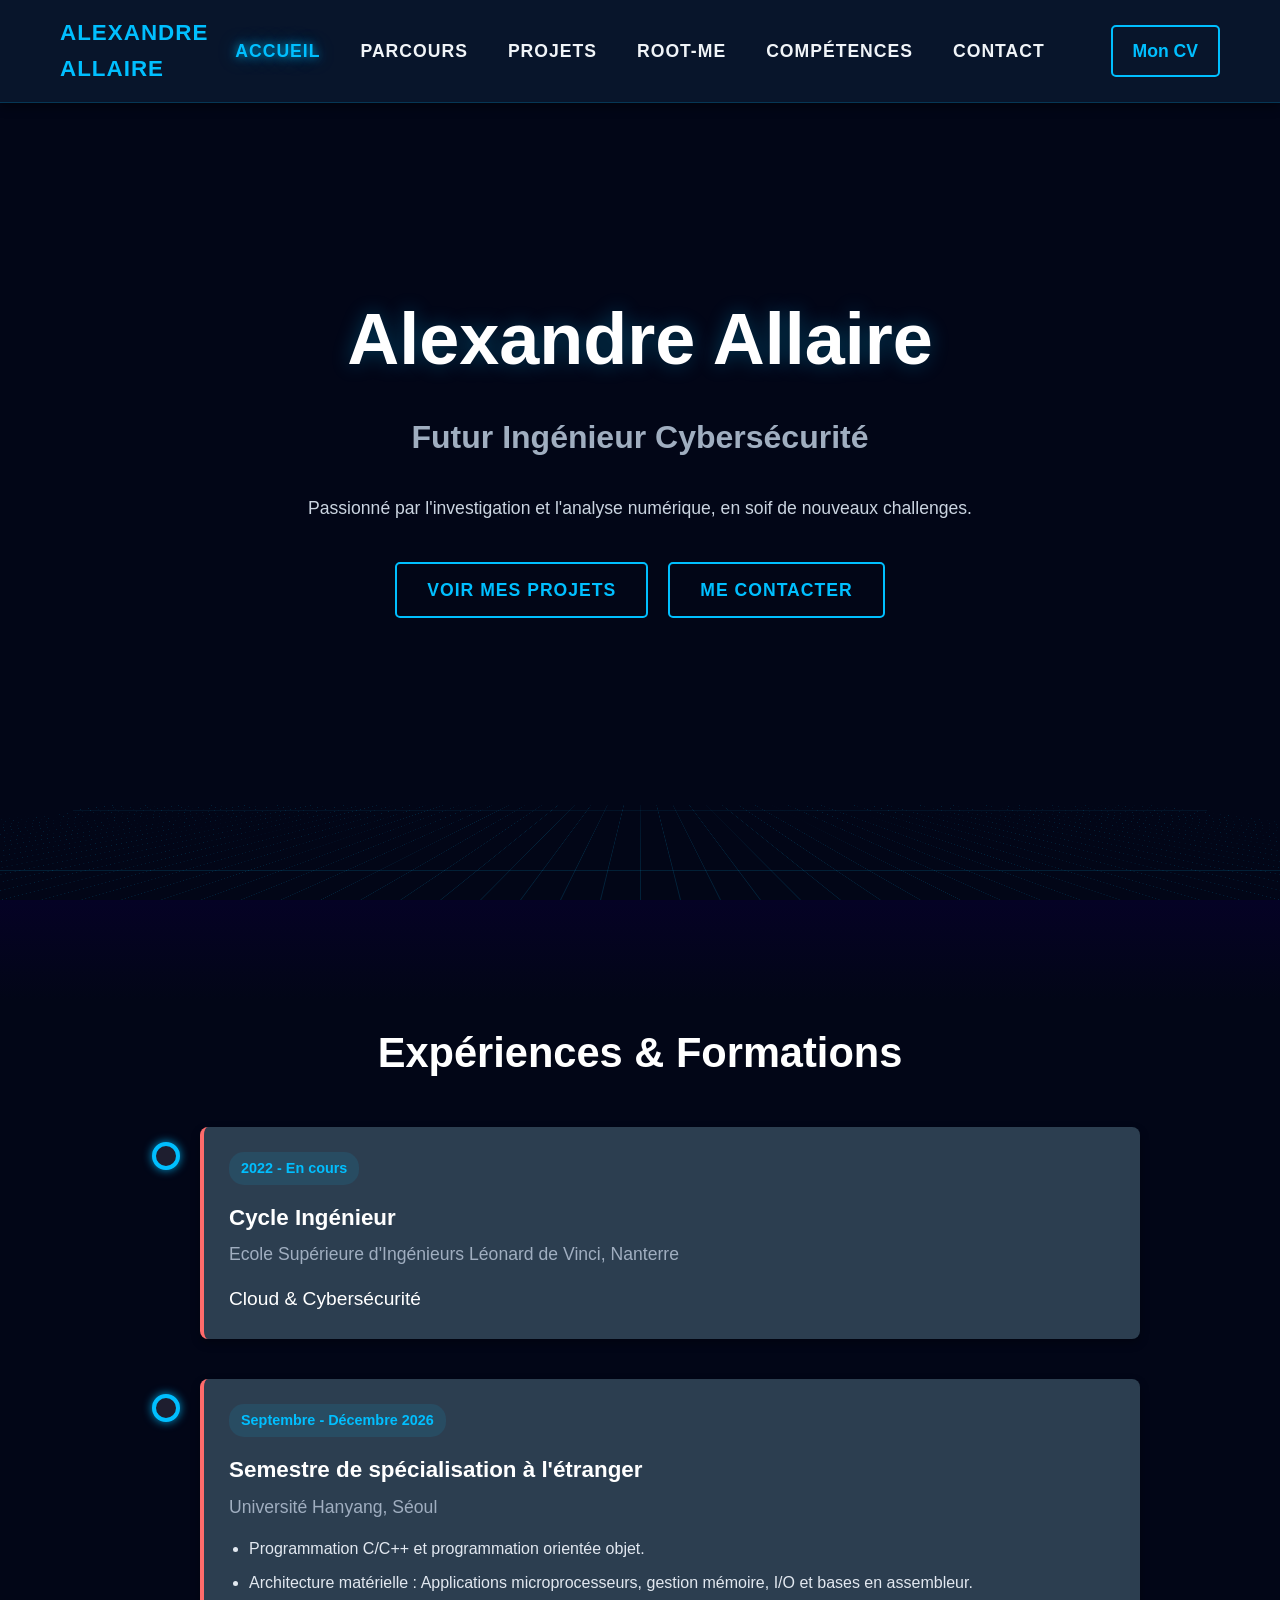
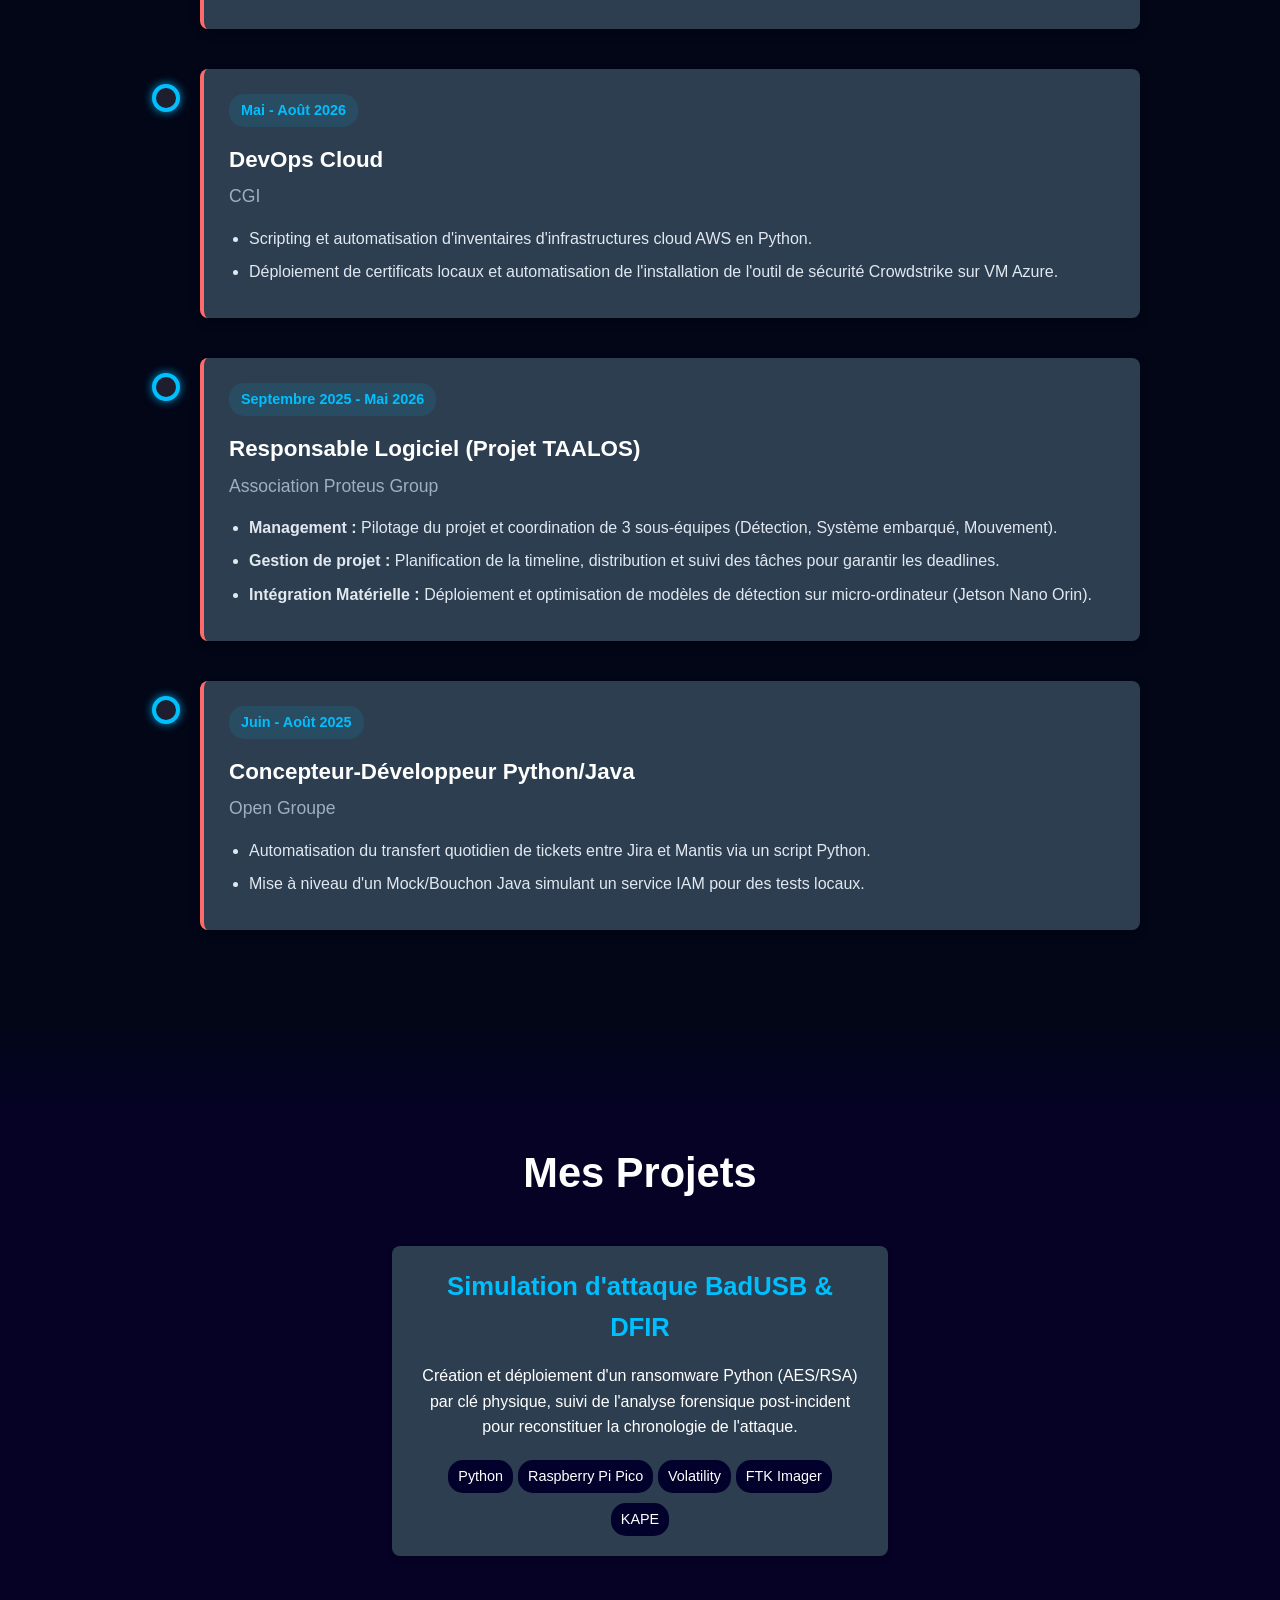
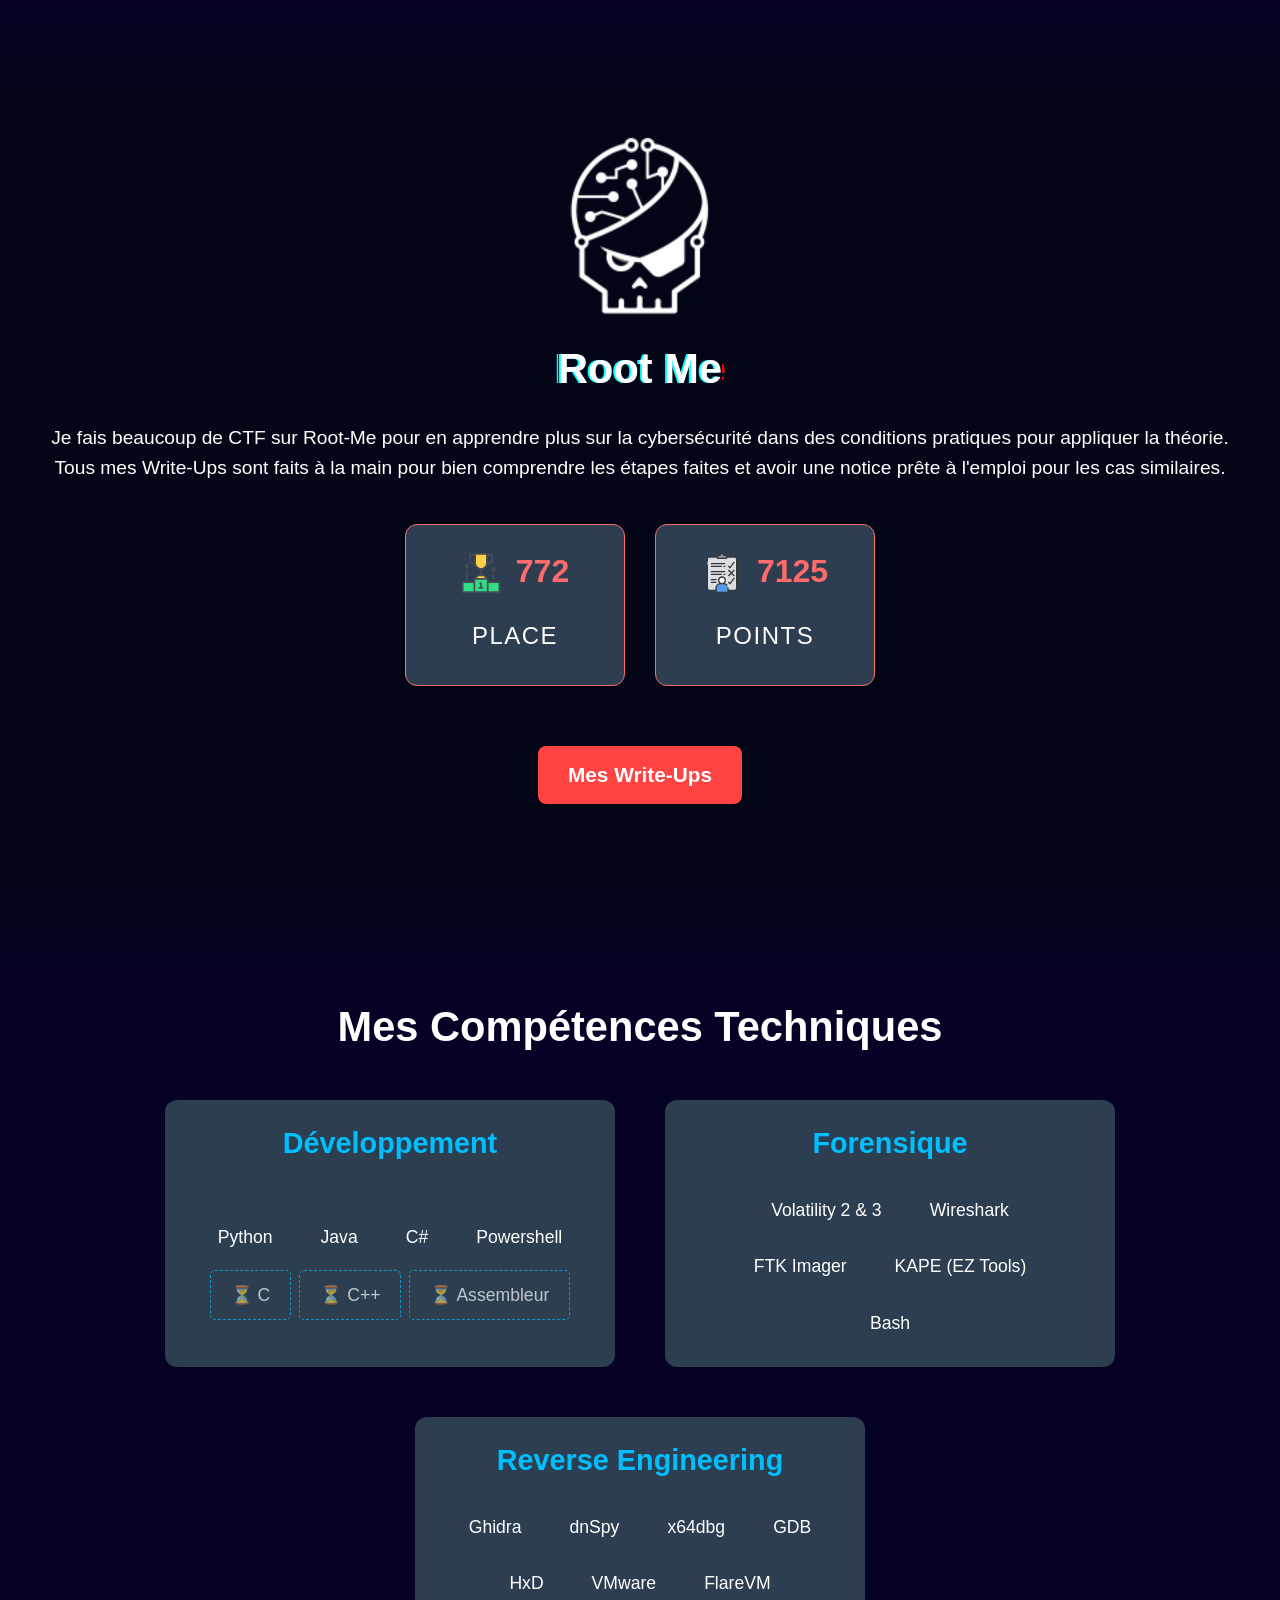
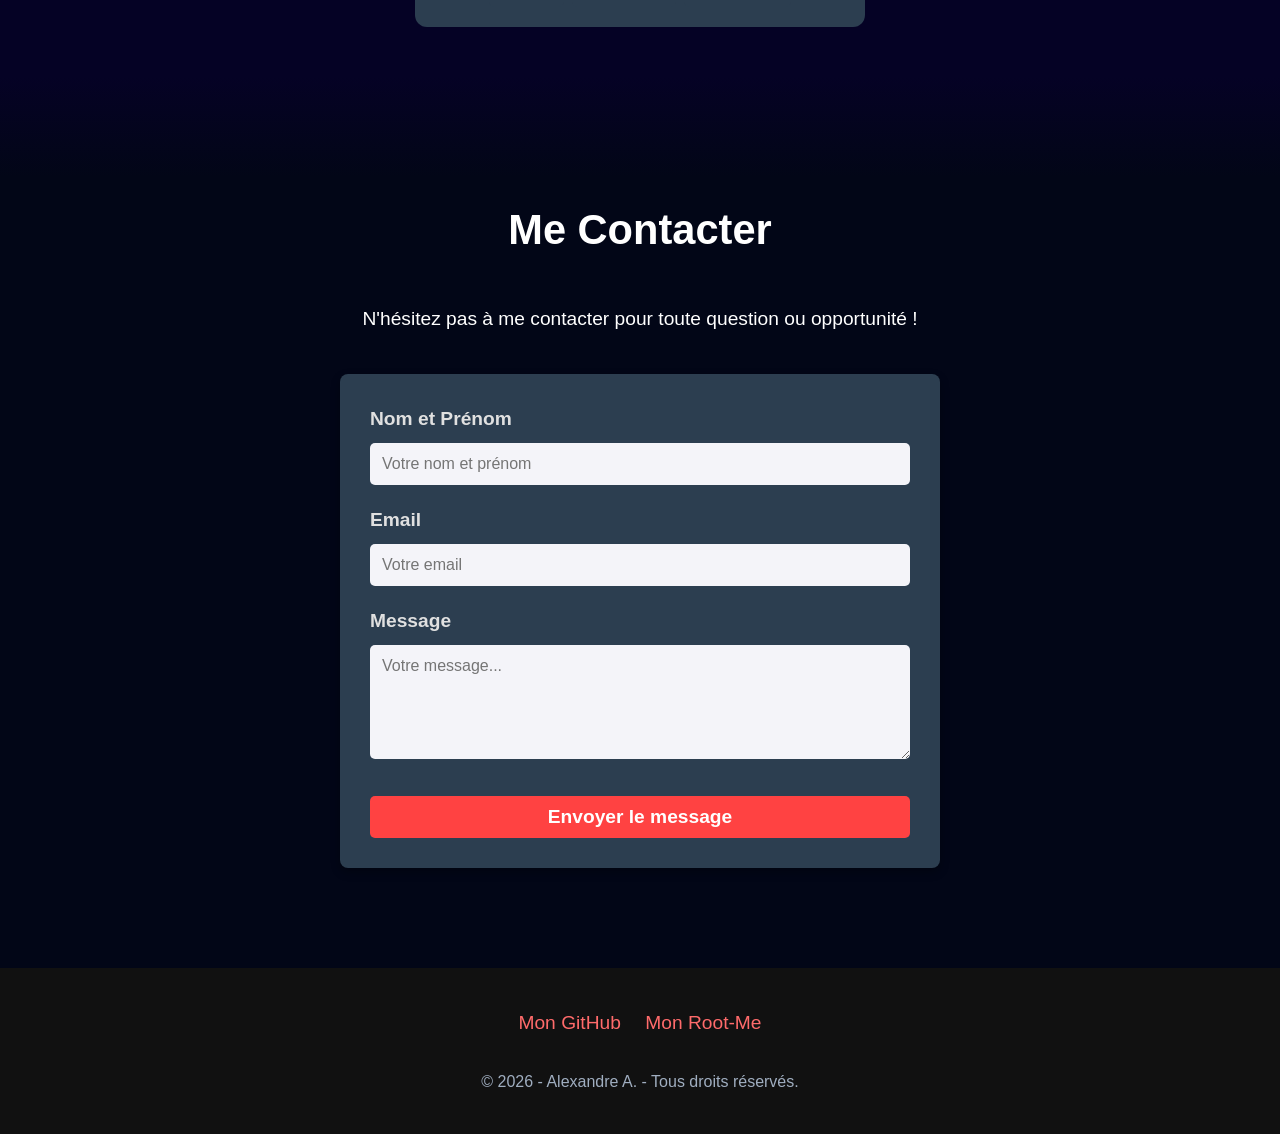
==== index.html @ 5e1c4526 "Refont de Home, add backToTop, ajustement de détails" ====
<!DOCTYPE html>
<html lang="fr">
<head>
    <meta charset="UTF-8">
    <meta name="viewport" content="width=device-width, initial-scale=1.0">
    <title>Alexandre Allaire - Portfolio</title>
    <link rel="stylesheet" href="assets/css/style.css">
    <script src="assets/js/points_root_me.js" defer></script>
    <script src="assets/js/hero.js" defer></script>
    <script src="assets/js/navbar-spy.js" defer></script>
    <script src="assets/js/back-to-top.js" defer></script>
</head>
<body>

    <!-- BARRE DE NAVIGATION -->
    <nav class="navbar">
        <div class="nav-container">
            <div class="nav-brand">
                <a href="#home">Alexandre Allaire</a>
            </div>

            <div class="nav-links">
                <a href="#home">Accueil</a>
                <a href="#about">Parcours</a>
                <a href="#projects">Projets</a>
                <a href="#ctf">Root-Me</a>
                <a href="#skills">Compétences</a>
                <a href="#contact">Contact</a>
            </div>

            <div class="nav-resume">
                <a href="assets/CV_Alexandre.pdf" target="_blank" class="btn-cv-nav">Mon CV</a>
            </div>
        </div>
    </nav>

    <!-- SECTION 1 : HERO HEADER -->
    <header id="home" class="hero">
        <div class="hero-content">
            <h1 class="hero-name">Alexandre Allaire</h1>
            <h2 class="hero-title">Futur Ingénieur Cybersécurité</h2>
            <p class="hero-desc">
                Passionné par l'investigation et l'analyse numérique, en soif de nouveaux challenges.
            </p>
            
            <div class="hero-buttons">
                <a href="#projects" class="btn-primary">Voir mes projets</a>
                <a href="#contact" class="btn-primary">Me contacter</a>
            </div>
        </div>
    </header>

    <!-- SECTION 2 : À PROPOS & FRISE -->
    <section id="about" class="section">
        <h2>Expériences & Formations</h2>

        <div class="timeline-item-vert">
            <div class="timeline-content">
                <span class="timeline-date">2022 - En cours</span>
                <h3>Cycle Ingénieur</h3>
                <a href="https://www.esilv.fr/" target="_blank" rel="noopener noreferrer">
                    <h4 class="timeline-company">Ecole Supérieure d'Ingénieurs Léonard de Vinci, Nanterre</h4></a>
                <p>Cloud & Cybersécurité</p>
            </div>
        </div>

        <div class="timeline-item-vert">
            <div class="timeline-content">
                <span class="timeline-date">Septembre - Décembre 2026</span>
                <h3>Semestre de spécialisation à l'étranger</h3>
                <a href="https://www.hanyang.ac.kr/web/eng" target="_blank" rel="noopener noreferrer">
                    <h4 class="timeline-company">Université Hanyang, Séoul</h4></a>
                <ul>
                    <li>Programmation C/C++ et programmation orientée objet.</li>
                    <li>Architecture matérielle : Applications microprocesseurs, gestion mémoire, I/O et bases en assembleur.</li>
                </ul>
            </div>
        </div>

        <div class="timeline-item-vert">
            <div class="timeline-content">
                <span class="timeline-date">Mai - Août 2026</span>
                <h3>DevOps Cloud</h3>
                <a href="https://www.cgi.com/france/fr-fr" target="_blank" rel="noopener noreferrer">
                    <h4 class="timeline-company">CGI</h4></a>
                <ul>
                    <li>Scripting et automatisation d'inventaires d'infrastructures cloud AWS en Python.</li>
                    <li>Déploiement de certificats locaux et automatisation de l'installation de l'outil de sécurité Crowdstrike sur VM Azure.</li>
                </ul>
            </div>
        </div>

        <div class="timeline-item-vert">
            <div class="timeline-content">
                <span class="timeline-date">Septembre 2025 - Mai 2026</span>
                <h3>Responsable Logiciel (Projet TAALOS)</h3>
                <a href="https://www.linkedin.com/company/proteusgroup/" target="_blank" rel="noopener noreferrer">
                    <h4 class="timeline-company">Association Proteus Group</h4></a>
                <ul>
                    <li><strong>Management :</strong> Pilotage du projet et coordination de 3 sous-équipes (Détection, Système embarqué, Mouvement).</li>
                    <li><strong>Gestion de projet :</strong> Planification de la timeline, distribution et suivi des tâches pour garantir les deadlines.</li>
                    <li><strong>Intégration Matérielle :</strong> Déploiement et optimisation de modèles de détection sur micro-ordinateur (Jetson Nano Orin).</li>
                </ul>
            </div>
        </div>

        <div class="timeline-item-vert">
            <div class="timeline-content">
                <span class="timeline-date">Juin - Août 2025</span>
                <h3>Concepteur-Développeur Python/Java</h3>
                <a href="https://www.open.global/" target="_blank" rel="noopener noreferrer">
                    <h4 class="timeline-company">Open Groupe</h4></a>
                <ul>
                    <li>Automatisation du transfert quotidien de tickets entre Jira et Mantis via un script Python.</li>
                    <li>Mise à niveau d'un Mock/Bouchon Java simulant un service IAM pour des tests locaux.</li>
                </ul>
            </div>
        </div>
    </section>

    <!-- SECTION 3 : PROJETS -->
    <section id="projects" class="section bg-dark">
        <h2>Mes Projets</h2>
        <div class="grid-projects">
            <a href="/projets/Ransomeware/" class="card">
                <h3>Simulation d'attaque BadUSB & DFIR</h3>
                <p>Création et déploiement d'un ransomware Python (AES/RSA) par clé physique, suivi de l'analyse forensique post-incident pour reconstituer la chronologie de l'attaque.</p>
                <span class="tech-tag">Python</span>
                <span class="tech-tag">Raspberry Pi Pico</span>
                <span class="tech-tag">Volatility</span>
                <span class="tech-tag">FTK Imager</span>
                <span class="tech-tag">KAPE</span>
            </a>
        </div>
    </section>

    <!-- SECTION 4 : ROOT ME -->
    <section id="ctf" class="section">
        <a href="https://www.root-me.org/Celestia" target="_blank" rel="noopener noreferrer">
                <img src="assets/img/rootme.png" alt="Logo Root-Me" class="rootme-logo"></a>
        <h2 class="glitch-effect" data-text="Root Me">
            Root Me
            <span class="glitch-layer" data-text="Root Me"></span>
            <span class="glitch-layer" data-text="Root Me"></span>
        </h2>

        <p>Je fais beaucoup de CTF sur Root-Me pour en apprendre plus sur la cybersécurité dans des conditions pratiques pour appliquer la théorie.</p>
        <p>Tous mes Write-Ups sont faits à la main pour bien comprendre les étapes faites et avoir une notice prête à l'emploi pour les cas similaires.</p>

        <div class="stats-container">
            <div class="stat-box">
                <div class="stat-value">
                    <img src="assets/img/place.svg" alt="Icone Place" class="stat-icon-img">
                    <span class="stat-number" id="rm-rank">...</span>
                </div>
                <span class="stat-label">PLACE</span>
            </div>

            <div class="stat-box">
                <div class="stat-value">
                    <img src="assets/img/points.svg" alt="Icone Points" class="stat-icon-img">
                    <span class="stat-number" id="rm-points">...</span>
                </div>
                <span class="stat-label">POINTS</span>
            </div>
        </div>

        <a href="/CTF-WU" class="btn">Mes Write-Ups</a>
    </section>

<!-- SECTION 5 : COMPETENCES -->
    <section id="skills" class="section bg-dark">
        <h2>Mes Compétences Techniques</h2>
        
        <div class="skills-categories-container">
            
            <!-- Catégorie 1 : Programmation -->
            <div class="skill-group">
                <h3>Développement</h3>
                <div class="skills-list">
                    <span>Python</span>
                    <span>Java</span>
                    <span>C#</span>
                    <span>Powershell</span>
                    <span class="learning">⏳ C</span>
                    <span class="learning">⏳ C++</span>
                    <span class="learning">⏳ Assembleur</span>
                </div>
            </div>

            <!-- Catégorie 2 : Systèmes & Réseaux -->
            <div class="skill-group">
                <h3>Forensique</h3>
                <div class="skills-list">
                    <span>Volatility 2 & 3</span>
                    <span>Wireshark</span>
                    <span>FTK Imager</span>
                    <span>KAPE (EZ Tools)</span>
                    <span>Bash</span>
                </div>
            </div>

            <!-- Catégorie 3 : Outils & Cyber -->
            <div class="skill-group">
                <h3>Reverse Engineering</h3>
                <div class="skills-list">
                    <span>Ghidra</span>
                    <span>dnSpy</span>
                    <span>x64dbg</span>
                    <span>GDB</span>
                    <span>HxD</span>
                    <span>VMware</span>
                    <span>FlareVM</span>
                </div>
            </div>

        </div>
    </section>

    <!-- SECTION 6 : CONTACT -->
    <section id="contact" class="section">
        <h2>Me Contacter</h2>
        <p>N'hésitez pas à me contacter pour toute question ou opportunité !</p>
        
        <form action="https://formspree.io/f/mojgrnrv" method="POST" class="contact-form">
            <div class="form-group">
                <label for="name">Nom et Prénom</label>
                <input type="text" id="name" name="name" placeholder="Votre nom et prénom" required>
            </div>
            <div class="form-group">
                <label for="email">Email</label>
                <input type="email" id="email" name="email" placeholder="Votre email" required>
            </div>
            <div class="form-group">
                <label for="message">Message</label>
                <textarea id="message" name="message" rows="5" placeholder="Votre message..." required></textarea>
            </div>
            <button type="submit" class="btn">Envoyer le message</button>
        </form>
    </section>

    <!-- FOOTER -->
    <footer>
        <div class="socials">
            <a href="https://github.com/AlexandreA28" target="_blank">Mon GitHub</a>
            <a href="https://www.root-me.org/Celestia" target="_blank">Mon Root-Me</a>
        </div>
        <p class="copyright">&copy; 2026 - Alexandre A. - Tous droits réservés.</p>
    </footer>

    <!-- BOUTON RETOUR EN HAUT -->
    <a href="#home" class="back-to-top" id="backToTop" aria-label="Retour en haut">
       <svg xmlns="http://www.w3.org/2000/svg" width="20" height="20" viewBox="0 0 24 24" fill="none" stroke="currentColor" stroke-width="2.5" stroke-linecap="round" stroke-linejoin="round">
           <path d="M18 15l-6-6-6 6"/>
       </svg>
    </a>
</body>
</html>
---- assets/css/style.css ----
/* --- COMPORTEMENT GLOBAL DE LA PAGE --- */
html {
    scroll-behavior: smooth; 
    scroll-padding-top: 80px; 
}

/* --- RESET DE BASE --- */
* {
    margin: 0;
    padding: 0;
    box-sizing: border-box;
    font-family: 'Segoe UI', Tahoma, Geneva, Verdana, sans-serif;
}

body {
    background-color: #1e1e2f;
    color: #f0f4f8;
    line-height: 1.6;
}

/* --- STRUCTURE DES SECTIONS --- */
.section {
    padding: 120px 20px 50px 20px;
    text-align: center;
    max-width: 1500px;
    margin: 0 auto;
    background: linear-gradient(to bottom, #050225 0%, #020617 100px, #020617 100%);
    color: #fff;
    max-width: 100%;
}

.bg-dark {
    /* On remplace l'ancien fond uni par le dégradé Noir -> Bleu */
    background: linear-gradient(to bottom, #020617 0%, #050225 100px, #050225 100%);
    color: #fff;
    max-width: 100%;
}

/* --- Taille --- */
p {
    font-size: 1.2rem;
    line-height: 1.6;
}

#skills span {
    font-size: 1.1rem;
}

h2 {
    font-size: 2.6rem;
    margin-bottom: 40px;
}

h3 {
    font-size: 1.6rem;
}

label {
    font-size: 1.2rem;
}

a {
    font-size: 1.1rem;
}

/* --- Taille banderole --- */
#ctf {
    padding-top: 120px;
    padding-bottom: 70px;
}

#ctf h2 {
    margin-bottom: 20px;
    margin-top: 10px;
}

#projects h3 {
    color: #00bfff;
}

#projects p {
        margin-top: 15px;
    margin-bottom: 10px;
    font-size: 1rem;
}

.bg-dark h2 { color: #fff; }

/* --- HEADER --- */
.hero {
    position: relative;
    height: 100vh;
    display: flex;
    align-items: center;
    justify-content: center;
    overflow: hidden; 
    background-color: #020617;
}

/* --- LA GRILLE 3D --- */
.hero::before {
    content: "";
    position: absolute;
    width: 200%;
    height: 200%;
    top: 0;
    left: -50%;
    background-image: 
        linear-gradient(rgba(0, 191, 255, 0.15) 1px, transparent 1px),
        linear-gradient(90deg, rgba(0, 191, 255, 0.15) 1px, transparent 1px);
    background-size: 40px 40px; 
    transform: perspective(600px) rotateX(75deg);
    animation: cyberGridMove 4s linear infinite;
    z-index: 0;
    pointer-events: none;
}

@keyframes cyberGridMove {
    0% { transform: perspective(600px) rotateX(75deg) translateY(0); }
    100% { transform: perspective(600px) rotateX(75deg) translateY(40px); }
}

/* --- LE TEXTE --- */
.hero-content {
    position: relative;
    z-index: 10;
    text-align: center;
    max-width: 800px;
    padding: 0 20px;
}

.hero-name {
    font-size: 4.5rem;
    color: #ffffff;
    font-weight: 900;
    margin-bottom: 15px;
    text-shadow: 0 0 20px rgba(0, 191, 255, 0.3);
}

.hero-title {
    font-size: 2rem;
    color: #a0aec0;
    margin-bottom: 30px;
}

.hero-desc {
    font-size: 1.1rem;
    color: #cbd5e1;
    line-height: 1.6;
    margin-bottom: 40px;
}

/* --- LES BOUTONS --- */
.hero-buttons {
    display: flex;
    justify-content: center;
    gap: 20px;
}

.btn-primary {
    padding: 12px 30px;
    font-size: 1.1rem;
    font-weight: bold;
    text-decoration: none;
    border-radius: 5px;
    transition: all 0.3s ease;
    text-transform: uppercase;
    letter-spacing: 1px;
}

.btn-primary {
    background-color: transparent;
    color: #00bfff;
    border: 2px solid #00bfff;
}

.btn-primary:hover {
    background-color: rgba(0, 191, 255, 0.1);
    box-shadow: 0 0 15px rgba(0, 191, 255, 0.4);
}

/* --- BOUTONS --- */
.btn {
    display: inline-block;
    padding: 10px 20px;
    margin-top: 20px;
    background-color: #ff4242;
    color: white;
    text-decoration: none;
    border-radius: 5px;
    font-weight: bold;
    transition: 0.3s;
}

#ctf .btn {
    font-size: 1.3rem;
    padding: 12px 30px;
    border-radius: 8px;
}

.btn:hover {
    background-color: #ff1125;
    box-shadow: 0 0 25px #ff4242;
}

/* --- FRISE (TIMELINE BASIQUE) --- */
.timeline {
    display: flex;
    justify-content: space-around;
    flex-wrap: wrap;
    margin-top: 40px;
}

.timeline-item {
    background: white;
    padding: 20px;
    border-radius: 8px;
    box-shadow: 0 4px 6px rgba(0,0,0,0.1);
    width: 30%;
    min-width: 250px;
    margin-bottom: 20px;
}

/* --- GRILLE PROJETS --- */
.grid-projects {
    display: flex;
    gap: 20px;
    justify-content: center;
    flex-wrap: wrap;
    margin-top: 30px;
}

.card {
    background: #2c3e50;
    padding: 20px 25px;
    border-radius: 8px;
    box-shadow: 0 4px 6px rgba(0,0,0,0.3);
    width: 40%;
    min-width: 250px;
    max-width: 550px;
    text-decoration: none;
    color: white;
    box-shadow: 0 4px 6px rgba(0,0,0,0.1);
    transition: transform 0.3s;
}

.card:hover {
    transform: translateY(-5px);
}

.tech-tag {
    display: inline-block;
    margin-top: 10px;
    padding: 5px 10px;
    background: rgb(1, 1, 44);
    border-radius: 15px;
    font-size: 0.9rem;
}

/* --- SKILLS --- */
.skills-list {
    display: flex;
    gap: 15px;
    justify-content: center;
    flex-wrap: wrap;
}
.skills-list span {
    background: #2c3e50;
    color: white;
    padding: 10px 20px;
    border-radius: 5px;
}

/* --- FOOTER --- */
footer {
    background: #111;
    color: white;
    text-align: center;
    padding: 40px 20px;
}

footer a {
    color: #ff6b6b;
    text-decoration: none;
    margin: 0 10px;
    font-size: 1.2rem;
}

/* --- FORMULAIRE DE CONTACT --- */
.contact-form {
    max-width: 600px;
    margin: 40px auto 50px auto;
    text-align: left;
    background: #2c3e50;
    padding: 30px;
    border-radius: 8px;
    box-shadow: 0 4px 10px rgba(0,0,0,0.3);
}

.form-group {
    margin-bottom: 20px;
}

.form-group label {
    display: block;
    margin-bottom: 8px;
    font-weight: bold;
    color: #e0e0e0;
}

.form-group input,
.form-group textarea {
    width: 100%;
    padding: 12px;
    border: none;
    border-radius: 5px;
    font-family: inherit;
    font-size: 1rem;
    background-color: #f4f4f9;
    color: #333;
}

.contact-form .btn {
    width: 100%;
    border: none;
    cursor: pointer;
    font-size: 1.2rem;
    margin-top: 10px;
}

/* --- STATS ROOT-ME --- */
.stats-container {
    display: flex;
    justify-content: center;
    gap: 30px;
    margin: 30px 0;
}

.stat-box {
    background: #2c3e50;
    padding: 20px;
    border-radius: 8px;
    min-width: 150px;
    box-shadow: 0 4px 6px rgba(0,0,0,0.3);
    border: 1px solid #ff6b6b;
}

.stat-number {
    display: block;
    font-size: 2.5rem;
    font-weight: bold;
    color: #ff6b6b;
}

.stat-label {
    font-size: 1rem;
    color: #e0e0e0;
    text-transform: uppercase;
    letter-spacing: 1px;
}
/* --- LOGO TITRE ROOT-ME --- */
.rootme-logo {
    height: 200px; 
    vertical-align: -45%;
}

/* --- STATS ROOT-ME (Design en Cartes) --- */
.stats-container {
    display: flex;
    justify-content: center;
    gap: 30px;
    margin: 40px 0;
}

.stat-box {
    background-color: #2c3e50;
    border: 1px solid #ff6b6b;
    border-radius: 12px;
    padding: 30px 40px;
    width: 220px;
    
    display: flex;
    flex-direction: column;
    align-items: center;
    
    box-shadow: 0 4px 10px rgba(0, 0, 0, 0.2);
}

.stat-value {
    display: flex;
    flex-direction: row;
    align-items: center;
    justify-content: center;
    gap: 15px;
    margin-bottom: 15px;
}

/* L'image SVG */
.stat-icon-img {
    height: 40px;
    width: auto;
    margin-bottom: 0;
    transform: translateY(-15%);
}

/* Le chiffre au centre */
.stat-number {
    font-size: 2rem;
    font-weight: bold;
    color: #ff6b6b;
    line-height: 1;
    margin-bottom: 15px;
}

/* Le texte en bas (PLACE / POINTS) */
.stat-label {
    font-size: 1.5rem;
    color: #ffffff;
    text-transform: uppercase;
    letter-spacing: 1.5px;
}

/* --- SECTION COMPÉTENCES (Catégories) --- */
.skills-categories-container {
    display: flex;
    flex-direction: row;
    flex-wrap: wrap;
    justify-content: center;
    align-items: stretch;
    gap: 50px;
    margin-top: 30px;
}

.skill-group {
    background-color: #2c3e50;
    padding: 20px 30px;
    border-radius: 12px;
    display: flex;
    flex-direction: column;
    align-items: center;
    flex: 1;
    min-width: 450px;
    max-width: 450px;
}

.skill-group h3 {
    color: #00bfff;
    font-size: 1.8rem;
    margin-bottom: 20px;
    text-align: center;
}

.skills-list {
    display: flex;
    flex-wrap: wrap;
    justify-content: center;
    align-content: center;
    align-items: center;
    gap: 8px;
    width: 100%;
    flex: 1;
}

.skills-list span.learning {
    opacity: 0.7;
    border: 1px dashed #00bfff;
    background-color: transparent;
}

.skills-list span.learning:hover {
    opacity: 1;
    border-style: solid;
}

/* --- FRISE CHRONOLOGIQUE VERTICALE --- */
.timeline-vertical {
    position: relative;
    max-width: 800px;
    margin: 50px auto 0 auto;
    padding: 20px 0;
}

/* La ligne centrale lumineuse (Effet néon cyan) */
.timeline-vertical::before {
    content: '';
    position: absolute;
    top: 0;
    left: 20px;
    height: 100%;
    width: 4px;
    background: #00bfff;
    box-shadow: 0 0 10px rgba(0, 191, 255, 0.6);
    border-radius: 2px;
}

/* Chaque bloc d'expérience */
.timeline-item-vert {
    position: relative;
    margin-bottom: 40px;
    padding-left: 60px;
    text-align: left;

    max-width: 1000px;
    margin-left: auto;
    margin-right: auto;
}

/* Le point lumineux sur la ligne pour chaque expérience */
.timeline-item-vert::before {
    content: '';
    position: absolute;
    top: 15px;
    left: 12px;
    width: 20px;
    height: 20px;
    background-color: #1e1e2f;
    border: 4px solid #00bfff;
    border-radius: 50%;
    box-shadow: 0 0 10px rgba(0, 191, 255, 0.8);
    z-index: 1;
}

/* La carte qui contient le texte */
.timeline-content {
    background-color: #2c3e50;
    padding: 25px;
    border-radius: 8px;
    box-shadow: 0 4px 10px rgba(0, 0, 0, 0.3);
    border-left: 4px solid #ff6b6b;
    transition: transform 0.3s ease;
}

.timeline-content a {
    text-decoration: none;
    color: inherit;
}

.timeline-content a:hover h4 {
    color: #00bfff;
    transition: color 0.5s ease;
}

.timeline-item-vert:hover .timeline-content {
    transform: translateX(5px);
}

/* Styles des textes à l'intérieur de la carte */
.timeline-date {
    display: inline-block;
    background-color: rgba(0, 191, 255, 0.1);
    color: #00bfff;
    padding: 5px 12px;
    border-radius: 15px;
    font-size: 0.9rem;
    font-weight: bold;
    margin-bottom: 15px;
}

.timeline-content h3 {
    color: #ffffff;
    font-size: 1.4rem;
    margin-bottom: 5px;
}

.timeline-content ul {
    margin-left: 20px;
    margin-top: 10px;
    color: #e2e8f0;
    font-size: 1rem;
    line-height: 1.6;
}

.timeline-content ul li {
    margin-bottom: 8px;
}

.timeline-company {
    color: #a0aec0;
    font-size: 1.1rem;
    font-weight: normal;
    margin-bottom: 15px;
}

/* --- BARRE DE NAVIGATION --- */
.navbar {
    position: fixed;
    top: 0;
    left: 0;
    width: 100%;
    z-index: 1000;

    /* Blur Effect */
    background: rgba(10, 25, 47, 0.85);
    backdrop-filter: blur(4px);
    -webkit-backdrop-filter: blur(4px);

    border-bottom: 1px solid rgba(0, 191, 255, 0.2);
    box-shadow: 0 4px 10px rgba(0, 0, 0, 0.4);
    padding: 15px 0;
}

.nav-container {
    display: grid;
    grid-template-columns: 1fr auto 1fr;
    align-items: center;
    margin: 0 auto;
    padding: 0px 60px;
}

.nav-resume {
    justify-self: end;
}

.nav-brand a {
    color: #00bfff;
    font-size: 1.4rem;
    font-weight: bold;
    text-decoration: none;
    letter-spacing: 1px;
    text-transform: uppercase;
    transition: all 0.3s ease;
}
.nav-brand a:hover {
    text-shadow:
        0 0 10px rgba(0, 191, 255, 0.8),
        0 0 20px rgba(0, 191, 255, 0.4); /* Effet néon */
}

/* Le conteneur des liens */
.nav-links {
    display: flex;
    justify-content: center;
    gap: 40px;
    flex-wrap: wrap;
}

/* Le style des liens */
.nav-links a {
    color: #f0f4f8;
    text-decoration: none;
    font-size: 1.1rem;
    font-weight: 600;
    text-transform: uppercase;
    letter-spacing: 1px;
    transition: color 0.3s ease, text-shadow 0.3s ease;
}

.nav-links a:hover,
.nav-links a.active {
    color: #00bfff;
    text-shadow:
        0 0 10px rgba(0, 191, 255, 0.8),
        0 0 20px rgba(0, 191, 255, 0.4); /* Effet néon */
}

.btn-cv-nav {
    display: inline-block;
    padding: 10px 20px;
    background-color: transparent;
    color: #00bfff;
    text-decoration: none;
    border: 2px solid #00bfff;
    border-radius: 5px;
    font-weight: bold;
    transition: all 0.3s ease;
}

.btn-cv-nav:hover {
    background-color: rgba(0, 191, 255, 0.15);
    box-shadow:
        0 0 15px rgba(0, 191, 255, 0.8),
        0 0 30px rgba(0, 191, 255, 0.4);
}

/* --- COPYRIGHT --- */
.copyright {
    margin-top: 30px;
    color: #a0aec0;
    font-size: 1rem;
}

/* --- Glitch Effect --- */
.glitch-effect {
    position: relative;
    width: fit-content;
    margin: 0 auto;
    color: #ffffff;
    font-weight: 800;
    font-size: 2.6rem;
}

/* --- CRÉATION DES 6 CLONES --- */
.glitch-effect::before,
.glitch-effect::after,
.glitch-layer::before,
.glitch-layer::after {
    content: attr(data-text);
    position: absolute;
    top: 0;
    left: 0;
    width: 100%;
    height: 100%;
    background: #020617;
}

/* --- COULEURS ET ANIMATIONS DES 6 CALQUES --- */
.glitch-effect::before {
    text-shadow: 2px 0 #ff0000;
    animation: glitch-anim-1 3s infinite linear alternate-reverse;
}
.glitch-effect::after {
    text-shadow: -2px 0 #00ffff;
    animation: glitch-anim-2 3s infinite linear alternate-reverse;
}
/* Magenta (Span 1) */
.glitch-layer:nth-of-type(1)::before {
    text-shadow: -3px 0 #ff00c1;
    animation: glitch-anim-3 3s infinite linear alternate-reverse;
}
/* Bleu néon (Span 1) */
.glitch-layer:nth-of-type(1)::after {
    text-shadow: 3px 0 #00fff9;
    animation: glitch-anim-4 3s infinite linear alternate-reverse;
}
/* Rouge vif décalé (Span 2) */
.glitch-layer:nth-of-type(2)::before {
    text-shadow: 4px 0 #ff0000;
    animation: glitch-anim-5 3s infinite linear alternate-reverse;
}
/* Cyan décalé (Span 2) */
.glitch-layer:nth-of-type(2)::after {
    text-shadow: -4px 0 #00ffff;
    animation: glitch-anim-6 3s infinite linear alternate-reverse;
}

/* --- LES 6 ANIMATIONS (Plus gros morceaux, 6 à la fois) --- */
/* La somme Gauche + Droite laisse maintenant ~25% de largeur visible */

@keyframes glitch-anim-1 {
    0%, 66% { clip-path: inset(0 100% 0 0); } 
    67% { clip-path: inset(10% 60% 70% 15%); transform: translateX(-15px); }
    75% { clip-path: inset(40% 10% 40% 65%); transform: translateX(12px); }
    83% { clip-path: inset(70% 50% 10% 25%); transform: translateX(-18px); }
    91% { clip-path: inset(15% 70% 60% 5%);  transform: translateX(10px); }
    100% { clip-path: inset(0 100% 0 0); }
}

@keyframes glitch-anim-2 {
    0%, 66% { clip-path: inset(0 100% 0 0); }
    71% { clip-path: inset(80% 20% 5% 50%);  transform: translateX(15px); }
    79% { clip-path: inset(20% 50% 60% 30%); transform: translateX(-12px); }
    87% { clip-path: inset(50% 65% 30% 10%); transform: translateX(18px); }
    95% { clip-path: inset(5% 10% 85% 70%);  transform: translateX(-10px); }
    100% { clip-path: inset(0 100% 0 0); }
}

@keyframes glitch-anim-3 {
    0%, 66% { clip-path: inset(0 100% 0 0); }
    69% { clip-path: inset(30% 15% 50% 60%); transform: translateX(-10px); }
    77% { clip-path: inset(60% 60% 25% 15%); transform: translateX(16px); }
    85% { clip-path: inset(10% 30% 75% 45%); transform: translateX(-14px); }
    93% { clip-path: inset(75% 10% 10% 65%); transform: translateX(12px); }
    100% { clip-path: inset(0 100% 0 0); }
}

@keyframes glitch-anim-4 {
    0%, 66% { clip-path: inset(0 100% 0 0); }
    68% { clip-path: inset(50% 40% 30% 35%); transform: translateX(14px); }
    76% { clip-path: inset(15% 5% 75% 70%);  transform: translateX(-16px); }
    84% { clip-path: inset(85% 70% 5% 5%);   transform: translateX(10px); }
    92% { clip-path: inset(35% 25% 45% 55%); transform: translateX(-18px); }
    100% { clip-path: inset(0 100% 0 0); }
}

@keyframes glitch-anim-5 {
    0%, 66% { clip-path: inset(0 100% 0 0); }
    70% { clip-path: inset(5% 65% 80% 10%);  transform: translateX(-12px); }
    78% { clip-path: inset(75% 35% 10% 40%); transform: translateX(15px); }
    86% { clip-path: inset(25% 10% 55% 65%); transform: translateX(-10px); }
    94% { clip-path: inset(65% 50% 15% 25%); transform: translateX(16px); }
    100% { clip-path: inset(0 100% 0 0); }
}

@keyframes glitch-anim-6 {
    0%, 66% { clip-path: inset(0 100% 0 0); }
    72% { clip-path: inset(65% 10% 20% 70%); transform: translateX(18px); }
    80% { clip-path: inset(10% 75% 70% 5%);  transform: translateX(-14px); }
    88% { clip-path: inset(45% 45% 40% 30%); transform: translateX(12px); }
    96% { clip-path: inset(90% 25% 2% 50%);  transform: translateX(-15px); }
    100% { clip-path: inset(0 100% 0 0); }
}











/* --- LES PARTICULES DE GLITCH --- */
.glitch-particle {
    position: absolute;
    pointer-events: none;
    z-index: 5;
    
    background-color: rgba(0, 0, 0, 0.9);
    
    animation: glitch-shake 0.3s linear forwards; 
}

/* --- L'ANIMATION DU SHAKE (Grésillement X et Y) --- */
@keyframes glitch-shake {
    0% { 
        opacity: 1; 
        /* Départ horizontal : Rouge à gauche, Cyan à droite */
        box-shadow: calc(var(--offset) * -1) 0 0 rgba(255, 0, 0, 0.9), 
                    var(--offset) 0 0 rgba(0, 255, 255, 0.9);
        transform: translate(0, 0); 
    }
    20% {
        /* VERTICAL : Rouge en haut, Cyan en bas */
        box-shadow: 0 calc(var(--offset) * -1) 0 rgba(255, 0, 0, 0.9), 
                    0 var(--offset) 0 rgba(0, 255, 255, 0.9);
        transform: translate(-3px, 2px); 
    }
    40% {
        /* DIAGONALE ÉCARTÉE : Rouge en bas à gauche, Cyan en haut à droite */
        box-shadow: calc(var(--offset) * -1.5) calc(var(--offset) * 1.5) 0 rgba(255, 0, 0, 0.9), 
                    calc(var(--offset) * 1.5) calc(var(--offset) * -1.5) 0 rgba(0, 255, 255, 0.9);
        transform: translate(3px, -2px);
    }
    60% {
        /* VERTICAL INVERSÉ EXTRÊME : Rouge descend beaucoup, Cyan monte beaucoup */
        box-shadow: calc(var(--offset) * 0.5) calc(var(--offset) * 2) 0 rgba(255, 0, 0, 0.9), 
                    calc(var(--offset) * -0.5) calc(var(--offset) * -2) 0 rgba(0, 255, 255, 0.9);
        transform: translate(-2px, 4px);
    }
    80% {
        /* CHAOS MÉLANGÉ */
        box-shadow: calc(var(--offset) * 2) calc(var(--offset) * -1) 0 rgba(255, 0, 0, 0.9), 
                    calc(var(--offset) * -2) var(--offset) 0 rgba(0, 255, 255, 0.9);
        transform: translate(2px, -3px);
    }
    100% { 
        opacity: 0; 
        box-shadow: 0 0 0 transparent, 0 0 0 transparent;
        transform: translate(0, 0); 
    }
}

/* --- BOUTON RETOUR EN HAUT --- */
.back-to-top {
    position: fixed;
    bottom: 30px;
    right: 30px;
    width: 45px;
    height: 45px;
    background-color: #020617d9; /* Couleur de ton fond sombre */
    border: 1px solid #00bfff;
    color: #00bfff;
    border-radius: 50%;
    display: flex;
    align-items: center;
    justify-content: center;
    text-decoration: none;
    z-index: 1000;
    
    opacity: 0;
    visibility: hidden;
    transform: translateY(15px);
    transition: all 0.3s ease;
    
    box-shadow: 0 0 10px rgba(0, 191, 255, 0.2);
}

.back-to-top.show {
    opacity: 1;
    visibility: visible;
    transform: translateY(0);
}

.back-to-top:hover {
    box-shadow: 0 0 15px rgba(0, 191, 255, 0.8), 0 0 30px rgba(0, 191, 255, 0.4);
    transform: translateY(-4px);
}
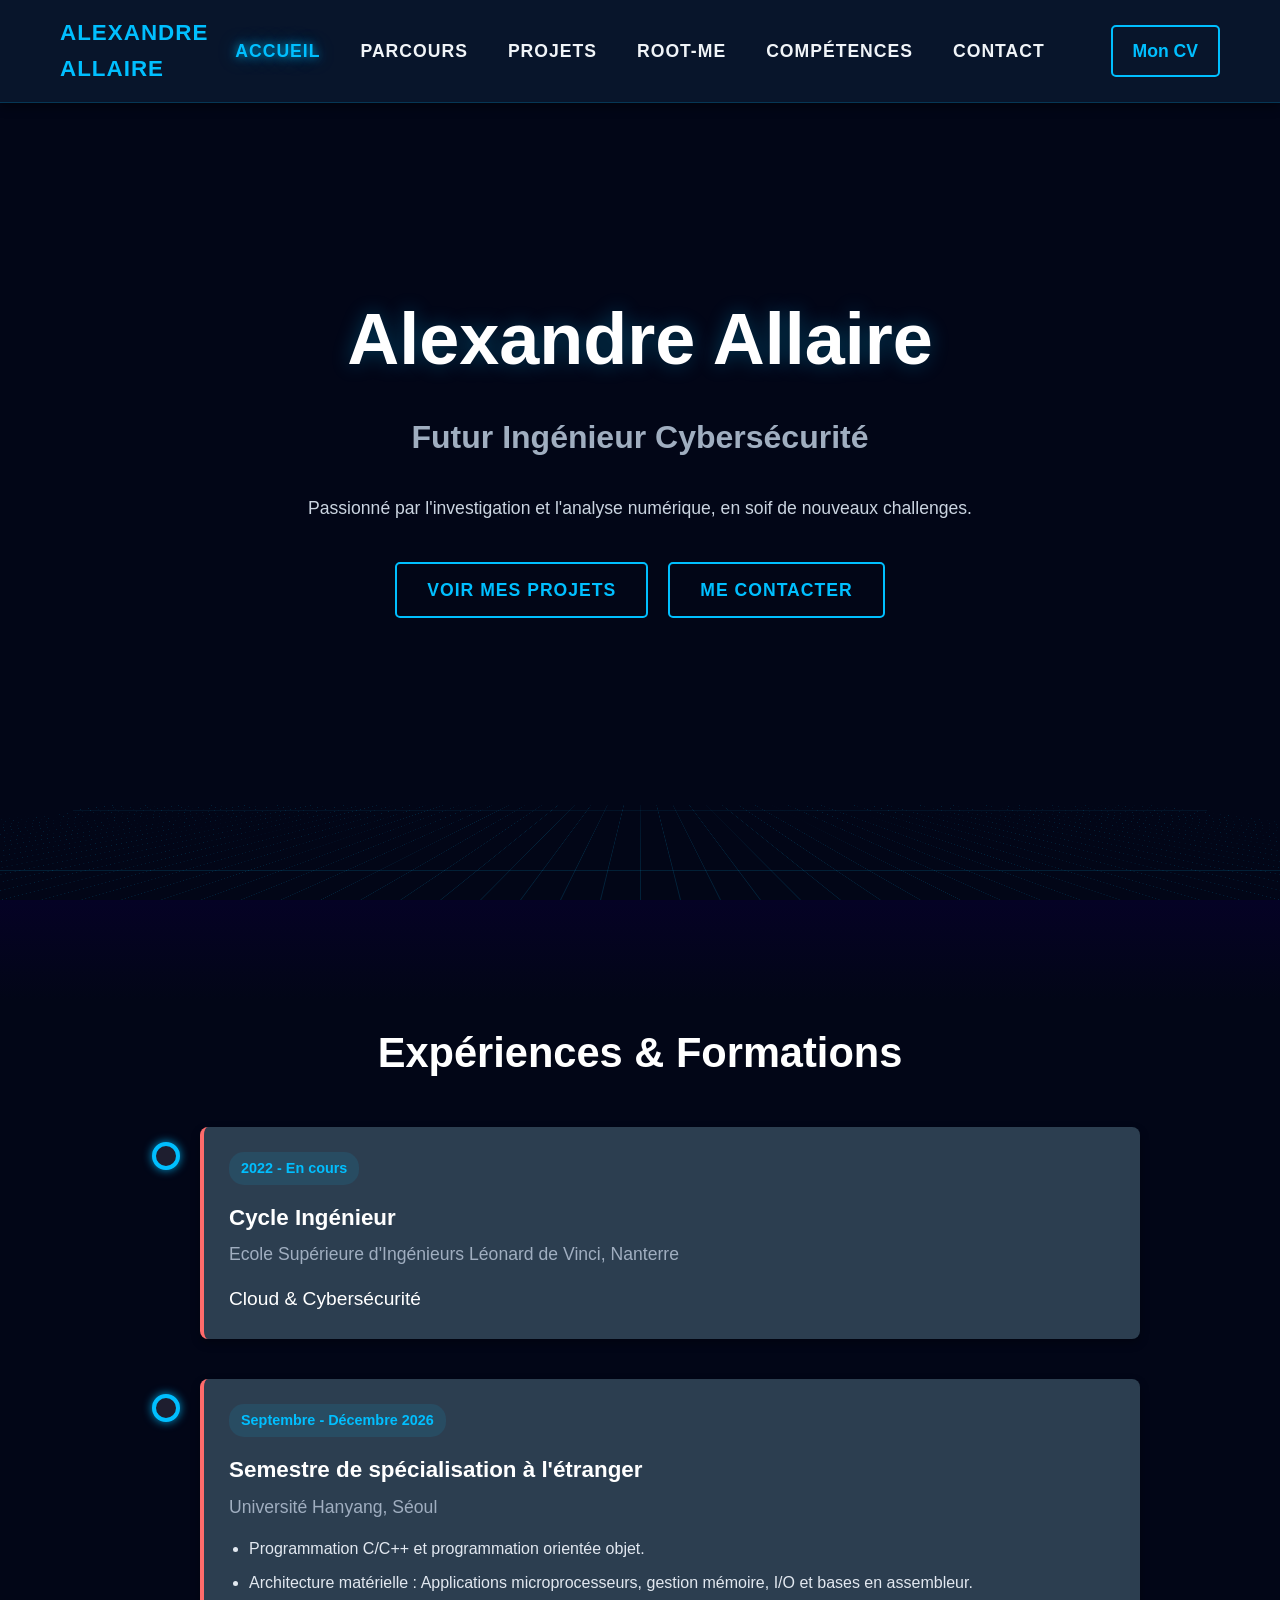
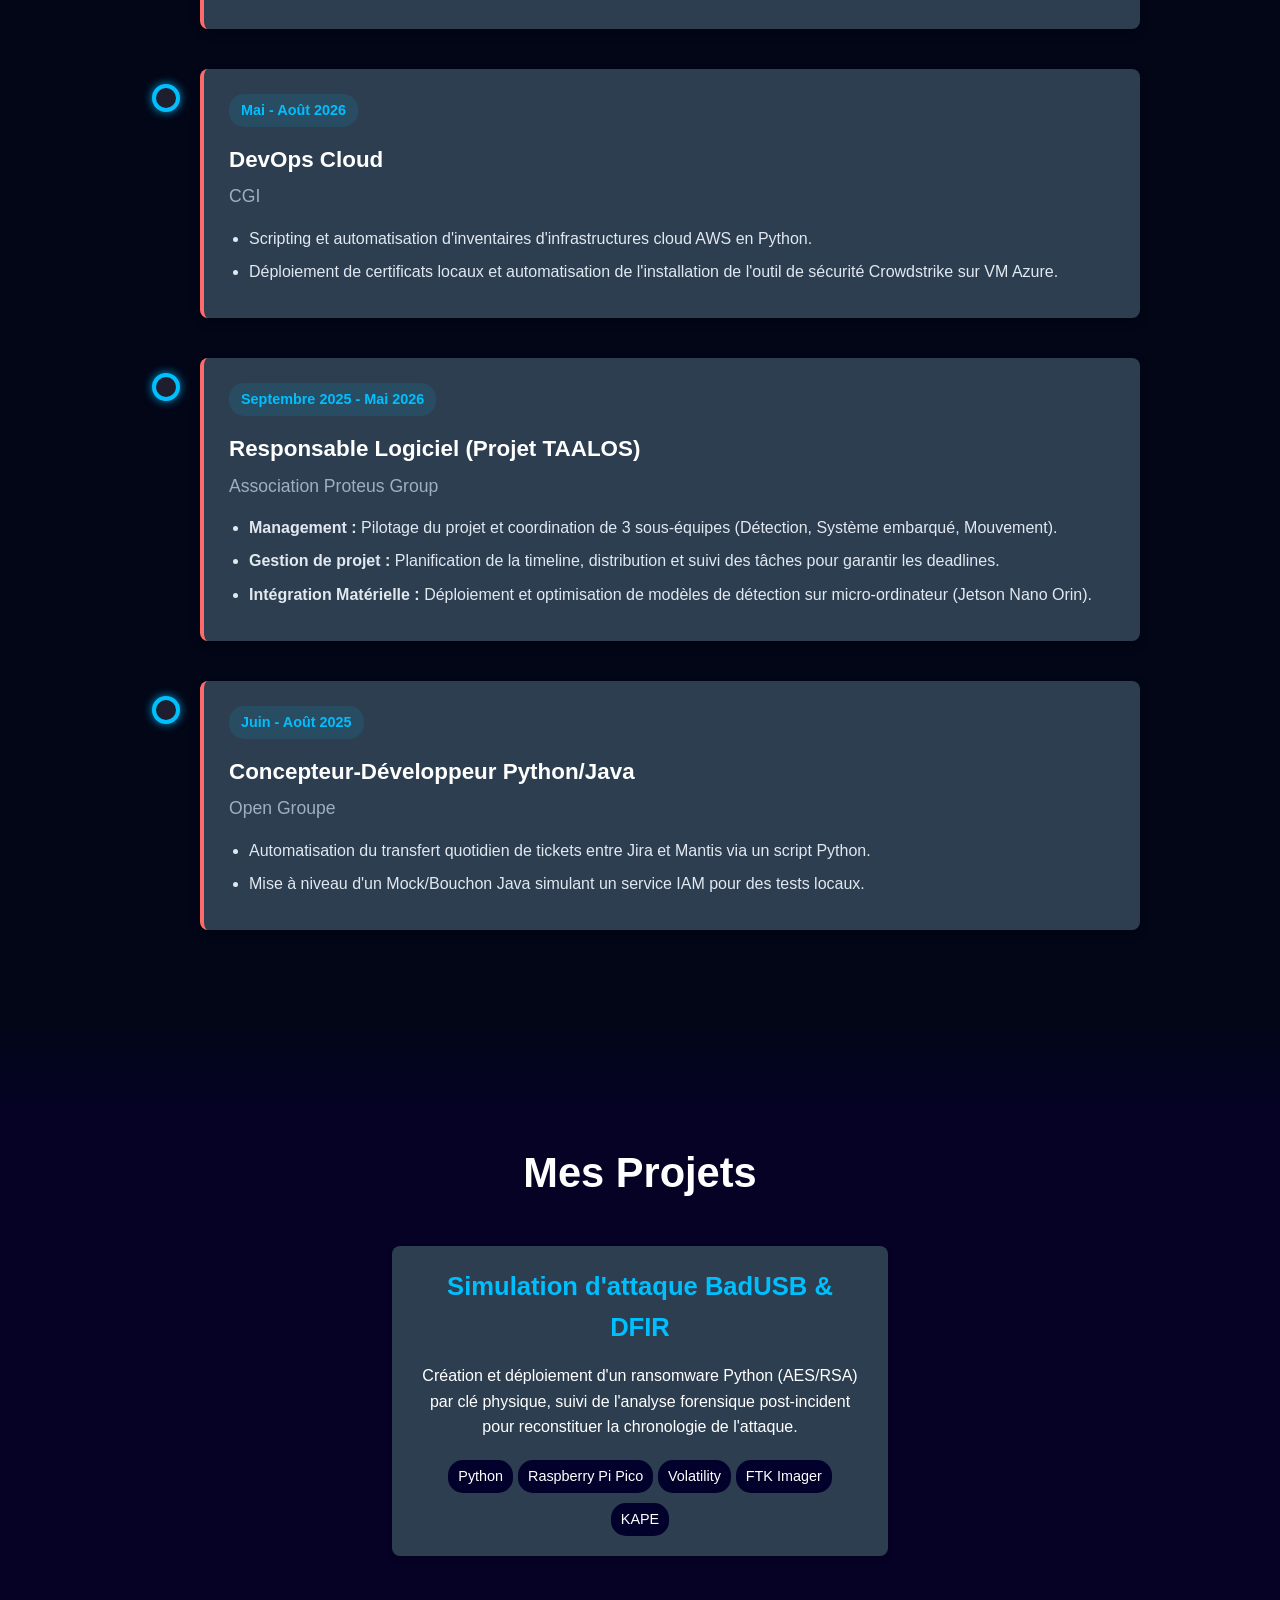
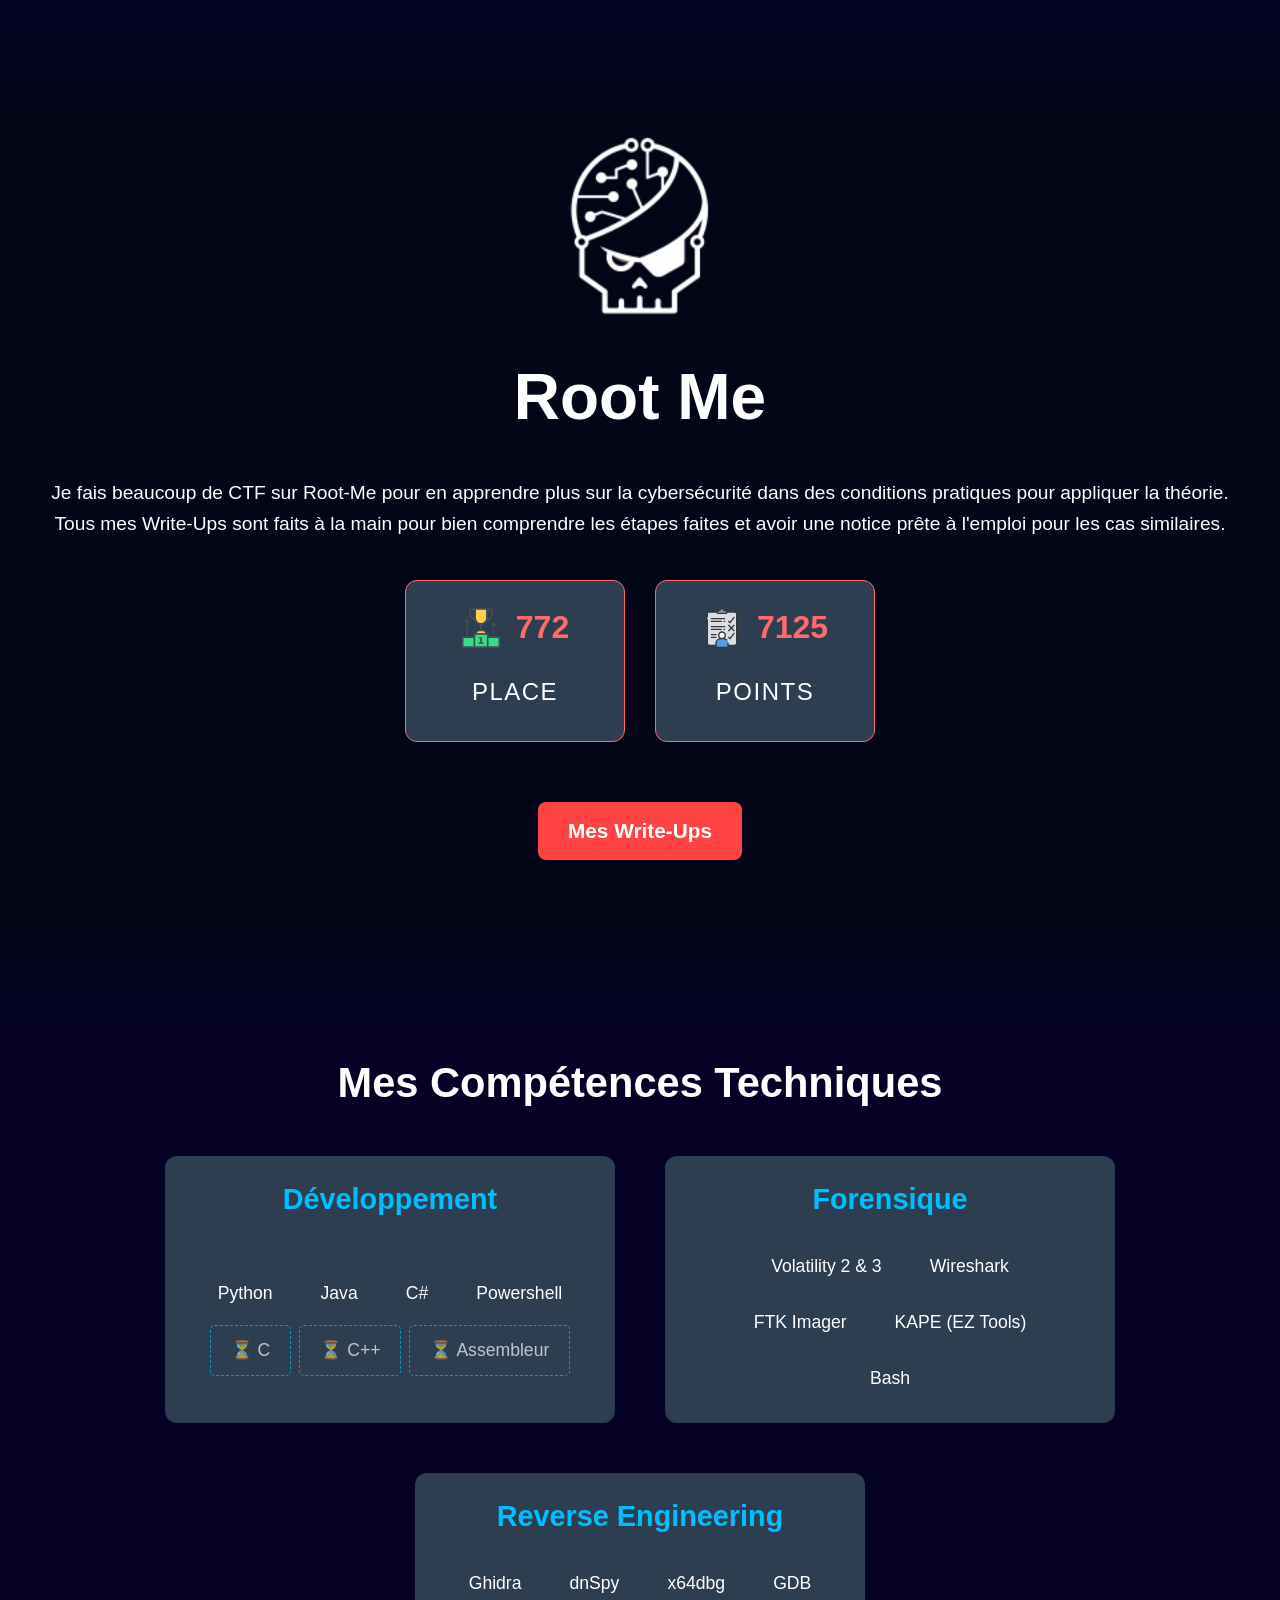
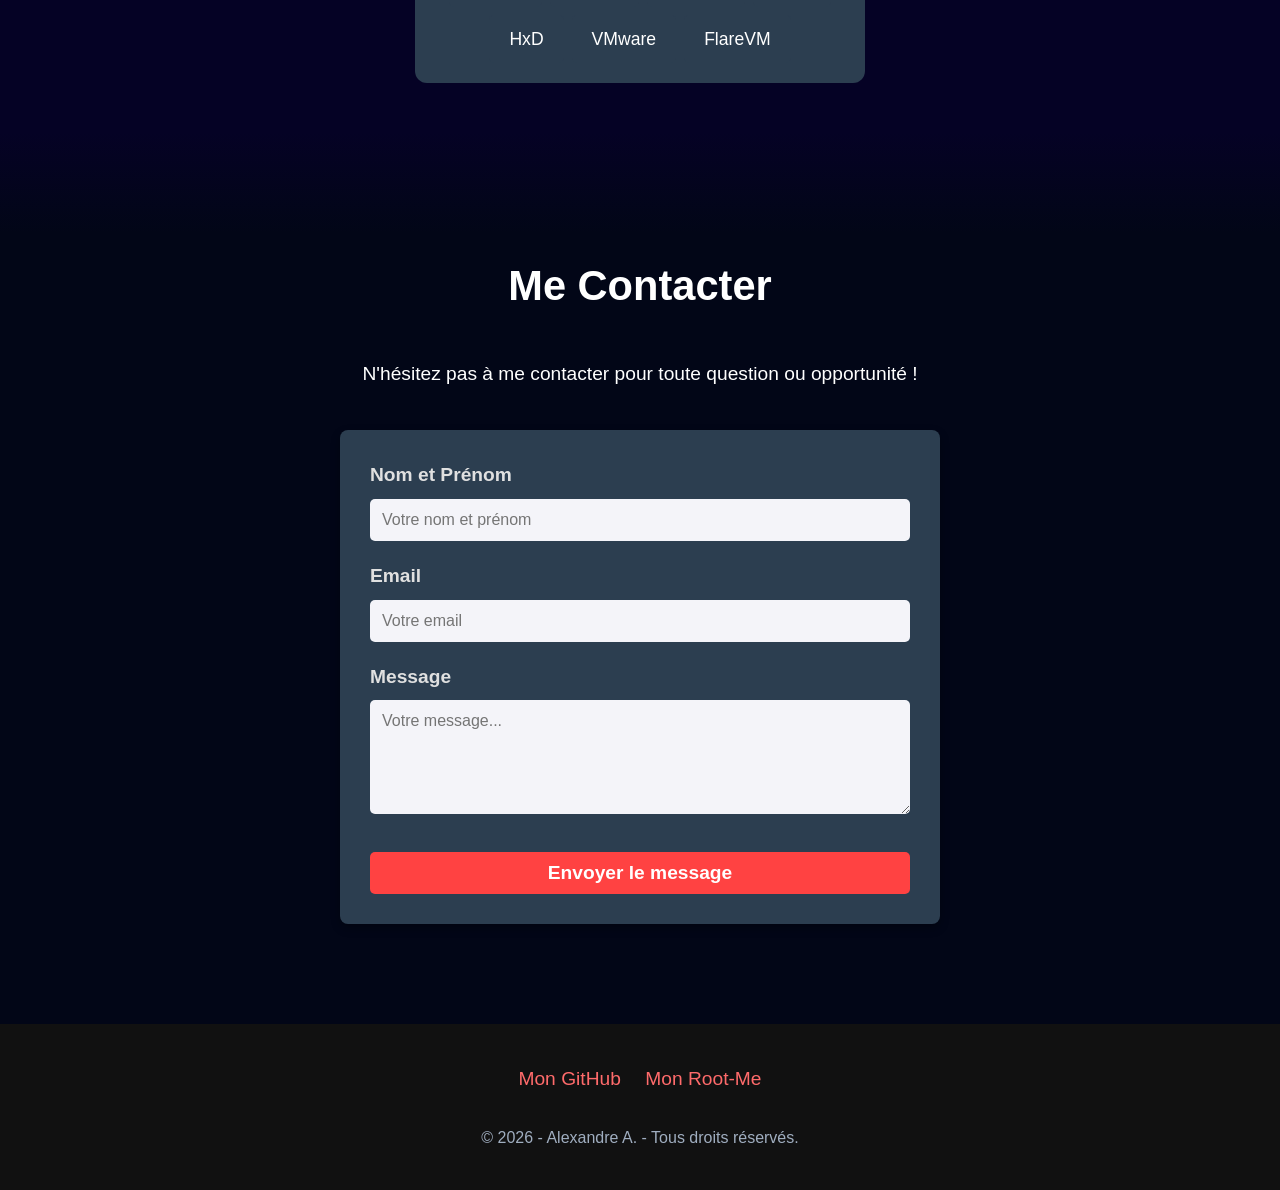
==== commit 28e697e2: "V2 Glitch effect" ====
--- a/index.html
+++ b/index.html
@@ -9,8 +9,22 @@
     <script src="assets/js/hero.js" defer></script>
     <script src="assets/js/navbar-spy.js" defer></script>
     <script src="assets/js/back-to-top.js" defer></script>
+    <script src="assets/js/load.js" defer></script>
 </head>
 <body>
+
+    <div id="loader" class="loader-overlay">
+        <div class="loader-content">
+            <span class="loader-text">INITIALIZING SYSTEM...</span>
+            <div class="loader-blocks">
+                <span class="block"></span>
+                <span class="block"></span>
+                <span class="block"></span>
+                <span class="block"></span>
+                <span class="block"></span>
+            </div>
+        </div>
+    </div>
 
     <!-- BARRE DE NAVIGATION -->
     <nav class="navbar">
@@ -140,6 +154,8 @@
                 <img src="assets/img/rootme.png" alt="Logo Root-Me" class="rootme-logo"></a>
         <h2 class="glitch-effect" data-text="Root Me">
             Root Me
+            <span class="glitch-layer" data-text="Root Me"></span>
+            <span class="glitch-layer" data-text="Root Me"></span>
             <span class="glitch-layer" data-text="Root Me"></span>
             <span class="glitch-layer" data-text="Root Me"></span>
         </h2>
--- a/assets/css/style.css
+++ b/assets/css/style.css
@@ -135,6 +135,9 @@
     font-weight: 900;
     margin-bottom: 15px;
     text-shadow: 0 0 20px rgba(0, 191, 255, 0.3);
+    position: relative;
+    display: inline-block;
+    animation: fluid-diagonal-glitch 2.2s ease-in-out infinite;
 }
 
 .hero-title {
@@ -686,119 +689,196 @@
     margin: 0 auto;
     color: #ffffff;
     font-weight: 800;
-    font-size: 2.6rem;
-}
-
-/* --- CRÉATION DES 6 CLONES --- */
+    font-size: 4rem;
+    background: #020617; 
+    padding: 10px 20px;
+    animation: main-shake 2.5s infinite steps(1); 
+}
+
+.glitch-layer {
+    position: absolute;
+    top: 0; left: 0;
+    width: 100%; height: 100%;
+    pointer-events: none;
+}
+
+/* --- TOUS LES CALQUES (6) --- */
 .glitch-effect::before,
 .glitch-effect::after,
-.glitch-layer::before,
-.glitch-layer::after {
+.glitch-layer:nth-of-type(1)::before,
+.glitch-layer:nth-of-type(1)::after,
+.glitch-layer:nth-of-type(2)::before,
+.glitch-layer:nth-of-type(2)::after,
+.glitch-layer:nth-of-type(3)::before,
+.glitch-layer:nth-of-type(3)::after,
+.glitch-layer:nth-of-type(4)::before,
+.glitch-layer:nth-of-type(4)::after  {
     content: attr(data-text);
     position: absolute;
-    top: 0;
-    left: 0;
-    width: 100%;
-    height: 100%;
+    top: 0; left: 0;
+    width: 100%; height: 100%;
     background: #020617;
-}
-
-/* --- COULEURS ET ANIMATIONS DES 6 CALQUES --- */
+    color: #ffffff;
+    clip-path: inset(100%);
+}
+
+/* --- 1. LES MORCEAUX (4 calques) --- */
 .glitch-effect::before {
-    text-shadow: 2px 0 #ff0000;
-    animation: glitch-anim-1 3s infinite linear alternate-reverse;
+    text-shadow: 2px 2px #ff0000;
+    animation: chunk-1 2.5s infinite steps(1); 
 }
 .glitch-effect::after {
-    text-shadow: -2px 0 #00ffff;
-    animation: glitch-anim-2 3s infinite linear alternate-reverse;
-}
-/* Magenta (Span 1) */
+    text-shadow: -2px -2px #00ffff;
+    animation: chunk-2 2.5s infinite steps(1);
+}
 .glitch-layer:nth-of-type(1)::before {
-    text-shadow: -3px 0 #ff00c1;
-    animation: glitch-anim-3 3s infinite linear alternate-reverse;
-}
-/* Bleu néon (Span 1) */
+    text-shadow: 2px -2px #ff00c1;
+    animation: chunk-3 2.5s infinite steps(1);
+}
 .glitch-layer:nth-of-type(1)::after {
-    text-shadow: 3px 0 #00fff9;
-    animation: glitch-anim-4 3s infinite linear alternate-reverse;
-}
-/* Rouge vif décalé (Span 2) */
+    text-shadow: -2px 2px #00ff00;
+    animation: chunk-4 2.5s infinite steps(1);
+}
+
+/* --- 2. LE GLITCH CLASSIQUE (2 calques) --- */
 .glitch-layer:nth-of-type(2)::before {
-    text-shadow: 4px 0 #ff0000;
-    animation: glitch-anim-5 3s infinite linear alternate-reverse;
-}
-/* Cyan décalé (Span 2) */
+    text-shadow: 4px 0 #ff0000, -2px 0 #00ff00;
+    animation: classic-1 2.5s infinite steps(1);
+}
 .glitch-layer:nth-of-type(2)::after {
-    text-shadow: -4px 0 #00ffff;
-    animation: glitch-anim-6 3s infinite linear alternate-reverse;
-}
-
-/* --- LES 6 ANIMATIONS (Plus gros morceaux, 6 à la fois) --- */
-/* La somme Gauche + Droite laisse maintenant ~25% de largeur visible */
-
-@keyframes glitch-anim-1 {
-    0%, 66% { clip-path: inset(0 100% 0 0); } 
-    67% { clip-path: inset(10% 60% 70% 15%); transform: translateX(-15px); }
-    75% { clip-path: inset(40% 10% 40% 65%); transform: translateX(12px); }
-    83% { clip-path: inset(70% 50% 10% 25%); transform: translateX(-18px); }
-    91% { clip-path: inset(15% 70% 60% 5%);  transform: translateX(10px); }
-    100% { clip-path: inset(0 100% 0 0); }
-}
-
-@keyframes glitch-anim-2 {
-    0%, 66% { clip-path: inset(0 100% 0 0); }
-    71% { clip-path: inset(80% 20% 5% 50%);  transform: translateX(15px); }
-    79% { clip-path: inset(20% 50% 60% 30%); transform: translateX(-12px); }
-    87% { clip-path: inset(50% 65% 30% 10%); transform: translateX(18px); }
-    95% { clip-path: inset(5% 10% 85% 70%);  transform: translateX(-10px); }
-    100% { clip-path: inset(0 100% 0 0); }
-}
-
-@keyframes glitch-anim-3 {
-    0%, 66% { clip-path: inset(0 100% 0 0); }
-    69% { clip-path: inset(30% 15% 50% 60%); transform: translateX(-10px); }
-    77% { clip-path: inset(60% 60% 25% 15%); transform: translateX(16px); }
-    85% { clip-path: inset(10% 30% 75% 45%); transform: translateX(-14px); }
-    93% { clip-path: inset(75% 10% 10% 65%); transform: translateX(12px); }
-    100% { clip-path: inset(0 100% 0 0); }
-}
-
-@keyframes glitch-anim-4 {
-    0%, 66% { clip-path: inset(0 100% 0 0); }
-    68% { clip-path: inset(50% 40% 30% 35%); transform: translateX(14px); }
-    76% { clip-path: inset(15% 5% 75% 70%);  transform: translateX(-16px); }
-    84% { clip-path: inset(85% 70% 5% 5%);   transform: translateX(10px); }
-    92% { clip-path: inset(35% 25% 45% 55%); transform: translateX(-18px); }
-    100% { clip-path: inset(0 100% 0 0); }
-}
-
-@keyframes glitch-anim-5 {
-    0%, 66% { clip-path: inset(0 100% 0 0); }
-    70% { clip-path: inset(5% 65% 80% 10%);  transform: translateX(-12px); }
-    78% { clip-path: inset(75% 35% 10% 40%); transform: translateX(15px); }
-    86% { clip-path: inset(25% 10% 55% 65%); transform: translateX(-10px); }
-    94% { clip-path: inset(65% 50% 15% 25%); transform: translateX(16px); }
-    100% { clip-path: inset(0 100% 0 0); }
-}
-
-@keyframes glitch-anim-6 {
-    0%, 66% { clip-path: inset(0 100% 0 0); }
-    72% { clip-path: inset(65% 10% 20% 70%); transform: translateX(18px); }
-    80% { clip-path: inset(10% 75% 70% 5%);  transform: translateX(-14px); }
-    88% { clip-path: inset(45% 45% 40% 30%); transform: translateX(12px); }
-    96% { clip-path: inset(90% 25% 2% 50%);  transform: translateX(-15px); }
-    100% { clip-path: inset(0 100% 0 0); }
-}
-
-
-
-
-
-
-
-
-
-
+    text-shadow: -4px 0 #00ffff, 2px 0 #ff00c1;
+    animation: classic-2 2.5s infinite steps(1);
+}
+
+/* --- LE GLITCH EN RETARD --- */
+.glitch-layer:nth-of-type(3)::before {
+    text-shadow: 3px 0 #00ff00, -2px 0 #ff0000;
+    animation: classic-3 2.5s infinite steps(1);
+}
+.glitch-layer:nth-of-type(3)::after {
+    text-shadow: -3px 0 #ff00c1, 2px 0 #00ffff;
+    animation: classic-4 2.5s infinite steps(1);
+}
+
+/* --- LE ROLLBACK CHUNKS --- */
+.glitch-layer:nth-of-type(4)::before {
+    text-shadow: 2px 2px #ff00c1;
+    animation: chunk-5 2.5s infinite steps(1);
+}
+.glitch-layer:nth-of-type(4)::after {
+    text-shadow: -2px -2px #ff0000;
+    animation: chunk-6 2.5s infinite steps(1);
+}
+
+/* ================== */
+/* --- ANIMATIONS --- */
+/* ================== */
+
+/* Tremblement de base */
+@keyframes main-shake {
+    0%, 85% { transform: translate(0, 0) skewX(0); }
+    87% { transform: translate(-3px, 1px) skewX(3deg); }
+    89% { transform: translate(4px, -2px) skewX(-3deg); }
+    92% { transform: translate(-2px, 2px) skewX(1deg); }
+    95%, 100% { transform: translate(0, 0) skewX(0); }
+}
+
+/* --- LES MORCEAUX (Petits rectangles, gros déplacements Y et X) --- */
+@keyframes chunk-1 {
+    0%, 85% { clip-path: inset(100%); }
+    86% { clip-path: inset(10% 70% 60% 10%); transform: translate(-15px, 8px); }
+    89% { clip-path: inset(100%); }
+    91% { clip-path: inset(80% 10% 5% 70%); transform: translate(12px, -10px); }
+    94%, 100% { clip-path: inset(100%); }
+}
+@keyframes chunk-2 {
+    0%, 87% { clip-path: inset(100%); }
+    88% { clip-path: inset(60% 60% 20% 20%); transform: translate(-10px, -15px); }
+    90% { clip-path: inset(100%); }
+    93% { clip-path: inset(5% 85% 80% 5%); transform: translate(15px, 5px); }
+    95%, 100% { clip-path: inset(100%); }
+}
+@keyframes chunk-3 {
+    0%, 86% { clip-path: inset(100%); }
+    87% { clip-path: inset(40% 20% 50% 60%); transform: translate(12px, -12px); }
+    89% { clip-path: inset(100%); }
+    92% { clip-path: inset(20% 50% 70% 30%); transform: translate(-14px, 10px); }
+    94%, 100% { clip-path: inset(100%); }
+}
+@keyframes chunk-4 {
+    0%, 88% { clip-path: inset(100%); }
+    89% { clip-path: inset(75% 40% 10% 40%); transform: translate(-8px, 14px); }
+    91% { clip-path: inset(100%); }
+    93% { clip-path: inset(15% 50% 75% 30%); transform: translate(10px, -8px); }
+    95%, 100% { clip-path: inset(100%); }
+}
+
+/* --- LE CLASSIQUE --- */
+@keyframes classic-1 {
+    0%, 86% { clip-path: inset(100%); }
+    87% { clip-path: inset(20% 0 70% 0); transform: translate(-25px, 0); }
+    89% { clip-path: inset(55% 0 35% 0); transform: translate(20px, 0); }
+    91% { clip-path: inset(100%); }
+    93% { clip-path: inset(40% 0 50% 0); transform: translate(-15px, 0); }
+    95%, 100% { clip-path: inset(100%); }
+}
+@keyframes classic-2 {
+    0%, 85% { clip-path: inset(100%); }
+    86% { clip-path: inset(70% 0 20% 0); transform: translate(25px, 0); }
+    88% { clip-path: inset(100%); }
+    90% { clip-path: inset(30% 0 60% 0); transform: translate(-30px, 0); }
+    92% { clip-path: inset(100%); }
+    94% { clip-path: inset(10% 0 85% 0); transform: translate(15px, 0); }
+    96%, 100% { clip-path: inset(100%); }
+}
+
+/* ========================================= */
+/* --- ANIMATIONS ROLLBACK               --- */
+/* ========================================= */
+
+@keyframes classic-3 {
+    0%, 4% { clip-path: inset(100%); }
+    /* Gros glissement à droite */
+    5% { clip-path: inset(55% 0 20% 0); transform: translate(22px, 0); } 
+    /* Rebond rapide au centre/gauche */
+    7% { clip-path: inset(60% 0 15% 0); transform: translate(-5px, 0); } 
+    /* Repart à droite mais moins fort */
+    9% { clip-path: inset(55% 0 20% 0); transform: translate(12px, 0); } 
+    /* Presque en place */
+    11% { clip-path: inset(65% 0 15% 0); transform: translate(4px, 0); } 
+    12%, 100% { clip-path: inset(100%); }
+}
+
+@keyframes classic-4 {
+    0%, 5% { clip-path: inset(100%); }
+    /* Décale un peu après */
+    6% { clip-path: inset(70% 0 10% 0); transform: translate(18px, 0); } 
+    /* Glissement intermédiaire */
+    8% { clip-path: inset(65% 0 15% 0); transform: translate(10px, 0); } 
+    /* Sursaut très bas */
+    10% { clip-path: inset(80% 0 5% 0); transform: translate(14px, 0); } 
+    /* Fin */
+    12% { clip-path: inset(50% 0 25% 0); transform: translate(3px, 0); } 
+    13%, 100% { clip-path: inset(100%); }
+}
+
+@keyframes chunk-5 {
+    0%, 2% { clip-path: inset(100%); }
+    3% { clip-path: inset(60% 55% 30% 25%); transform: translate(15px, 10px); } 
+    5% { clip-path: inset(100%); } 
+    7% { clip-path: inset(50% 10% 10% 60%); transform: translate(25px, 11px); }
+    9% { clip-path: inset(50% 50% 15% 30%); transform: translate(5px, 14px); } 
+    10%, 100% { clip-path: inset(100%); }
+}
+
+@keyframes chunk-6 {
+    0%, 2% { clip-path: inset(100%); }
+    4% { clip-path: inset(50% 10% 40% 70%); transform: translate(15px, 10px); } 
+    6% { clip-path: inset(100%); } 
+    9% { clip-path: inset(55% 20% 35% 60%); transform: translate(16px, 14px); } 
+    10% { clip-path: inset(70% 50% 10% 30%); transform: translate(12px, 12px); } 
+    11%, 100% { clip-path: inset(100%); }
+}
 
 /* --- LES PARTICULES DE GLITCH --- */
 .glitch-particle {
@@ -807,8 +887,8 @@
     z-index: 5;
     
     background-color: rgba(0, 0, 0, 0.9);
-    
-    animation: glitch-shake 0.3s linear forwards; 
+    transition: none !important;    
+    animation: glitch-shake 0.3s step-end forwards; 
 }
 
 /* --- L'ANIMATION DU SHAKE (Grésillement X et Y) --- */
@@ -834,14 +914,14 @@
     }
     60% {
         /* VERTICAL INVERSÉ EXTRÊME : Rouge descend beaucoup, Cyan monte beaucoup */
-        box-shadow: calc(var(--offset) * 0.5) calc(var(--offset) * 2) 0 rgba(255, 0, 0, 0.9), 
-                    calc(var(--offset) * -0.5) calc(var(--offset) * -2) 0 rgba(0, 255, 255, 0.9);
+        box-shadow: calc(var(--offset) * 0.5) calc(var(--offset) * 1.5) 0 rgba(255, 0, 0, 0.9), 
+                    calc(var(--offset) * -0.5) calc(var(--offset) * -1.5) 0 rgba(0, 255, 255, 0.9);
         transform: translate(-2px, 4px);
     }
     80% {
         /* CHAOS MÉLANGÉ */
-        box-shadow: calc(var(--offset) * 2) calc(var(--offset) * -1) 0 rgba(255, 0, 0, 0.9), 
-                    calc(var(--offset) * -2) var(--offset) 0 rgba(0, 255, 255, 0.9);
+        box-shadow: calc(var(--offset) * 1.5) calc(var(--offset) * -1) 0 rgba(255, 0, 0, 0.9), 
+                    calc(var(--offset) * -1.5) var(--offset) 0 rgba(0, 255, 255, 0.9);
         transform: translate(2px, -3px);
     }
     100% { 
@@ -858,7 +938,7 @@
     right: 30px;
     width: 45px;
     height: 45px;
-    background-color: #020617d9; /* Couleur de ton fond sombre */
+    background-color: #020617d9;
     border: 1px solid #00bfff;
     color: #00bfff;
     border-radius: 50%;
@@ -885,4 +965,120 @@
 .back-to-top:hover {
     box-shadow: 0 0 15px rgba(0, 191, 255, 0.8), 0 0 30px rgba(0, 191, 255, 0.4);
     transform: translateY(-4px);
+}
+
+/* --- PAGE DE CHARGEMENT --- */
+.loader-overlay {
+    position: fixed;
+    top: 0;
+    left: 0;
+    width: 100vw;
+    height: 100vh;
+    background-color: #020617;
+    display: flex;
+    justify-content: center;
+    align-items: center;
+    z-index: 99999;
+    transition: opacity 0.5s ease, visibility 0.5s ease;
+}
+
+.loader-content {
+    text-align: center;
+    font-family: monospace;
+}
+
+.loader-text {
+    color: #00ffff;
+    font-size: 1.1rem;
+    letter-spacing: 2px;
+    margin-bottom: 15px;
+    display: block;
+    text-shadow: 0 0 10px rgba(0, 255, 255, 0.6);
+}
+
+.loader-bar {
+    width: 220px;
+    height: 4px;
+    background-color: rgba(255, 255, 255, 0.1);
+    border-radius: 2px;
+    overflow: hidden;
+    margin: 0 auto;
+}
+
+.loader-blocks {
+    display: flex;
+    width: 220px;
+    height: 6px;
+    background-color: rgba(255, 255, 255, 0.1);
+    border-radius: 2px;
+    overflow: hidden;
+    margin: 0 auto;
+    gap: 0px;
+}
+
+.loader-blocks .block {
+    flex: 1;
+    height: 100%;
+    background-color: rgba(255, 255, 255, 0.1);
+    transition: none !important; 
+    
+    animation: fill-bar 1.5s steps(1);
+}
+
+.loader-blocks .block:nth-child(1) { animation-delay: 0.1s; }
+.loader-blocks .block:nth-child(2) { animation-delay: 0.2s; }
+.loader-blocks .block:nth-child(3) { animation-delay: 0.4s; }
+.loader-blocks .block:nth-child(4) { animation-delay: 0.75s; }
+.loader-blocks .block:nth-child(5) { animation-delay: 0.85s; }
+
+@keyframes fill-bar {
+    0% {
+        background-color: rgba(255, 255, 255, 0.1);
+        box-shadow: none;
+    }
+    20%, 100% {
+        background-color: #00bfff;
+        box-shadow: 0 0 8px #00bfff;
+    }
+}
+
+.loader-overlay.hidden {
+    opacity: 0;
+    visibility: hidden;
+}
+
+@keyframes fluid-diagonal-glitch {
+    0%, 100% {
+        text-shadow: 0 0 20px rgba(0, 191, 255, 0.3);
+    }
+    15% {
+        text-shadow: 
+            0 0 20px rgba(0, 191, 255, 0.3), 
+            4px -4px 0 #00bfff8f,                /* Cyan */
+            -4px 4px 0 #0044ccb3;                /* Bleu royal plus sombre */
+    }
+    30% {
+        text-shadow: 
+            0 0 20px rgba(0, 191, 255, 0.3),
+            1px -1px 0 #00bfff8f, 
+            -2px 1px 0 #0044ccb3;
+    }
+    45% {
+        text-shadow: 
+            0 0 20px rgba(0, 191, 255, 0.3),
+            6px -6px 0 #00bfff8f,                /* Pic (Haut-Droit) */
+            -7px 4px 0 #0044ccb3;              /* Pic (Bas-Gauche) */
+    }
+    60% {
+        text-shadow: 
+            0 0 20px rgba(0, 191, 255, 0.3),
+            3px -3px 0 #00bfff8f, 
+            -4px 2px 0 #0044ccb3;
+    }
+    75% {
+        text-shadow: 
+            0 0 20px rgba(0, 191, 255, 0.3),
+            1px -1px 0 rgba(0, 191, 255, 0.2), 
+            -2px 1px 0 rgba(0, 68, 204, 0.4);    /* Version RGBA du bleu royal */
+    }
 }
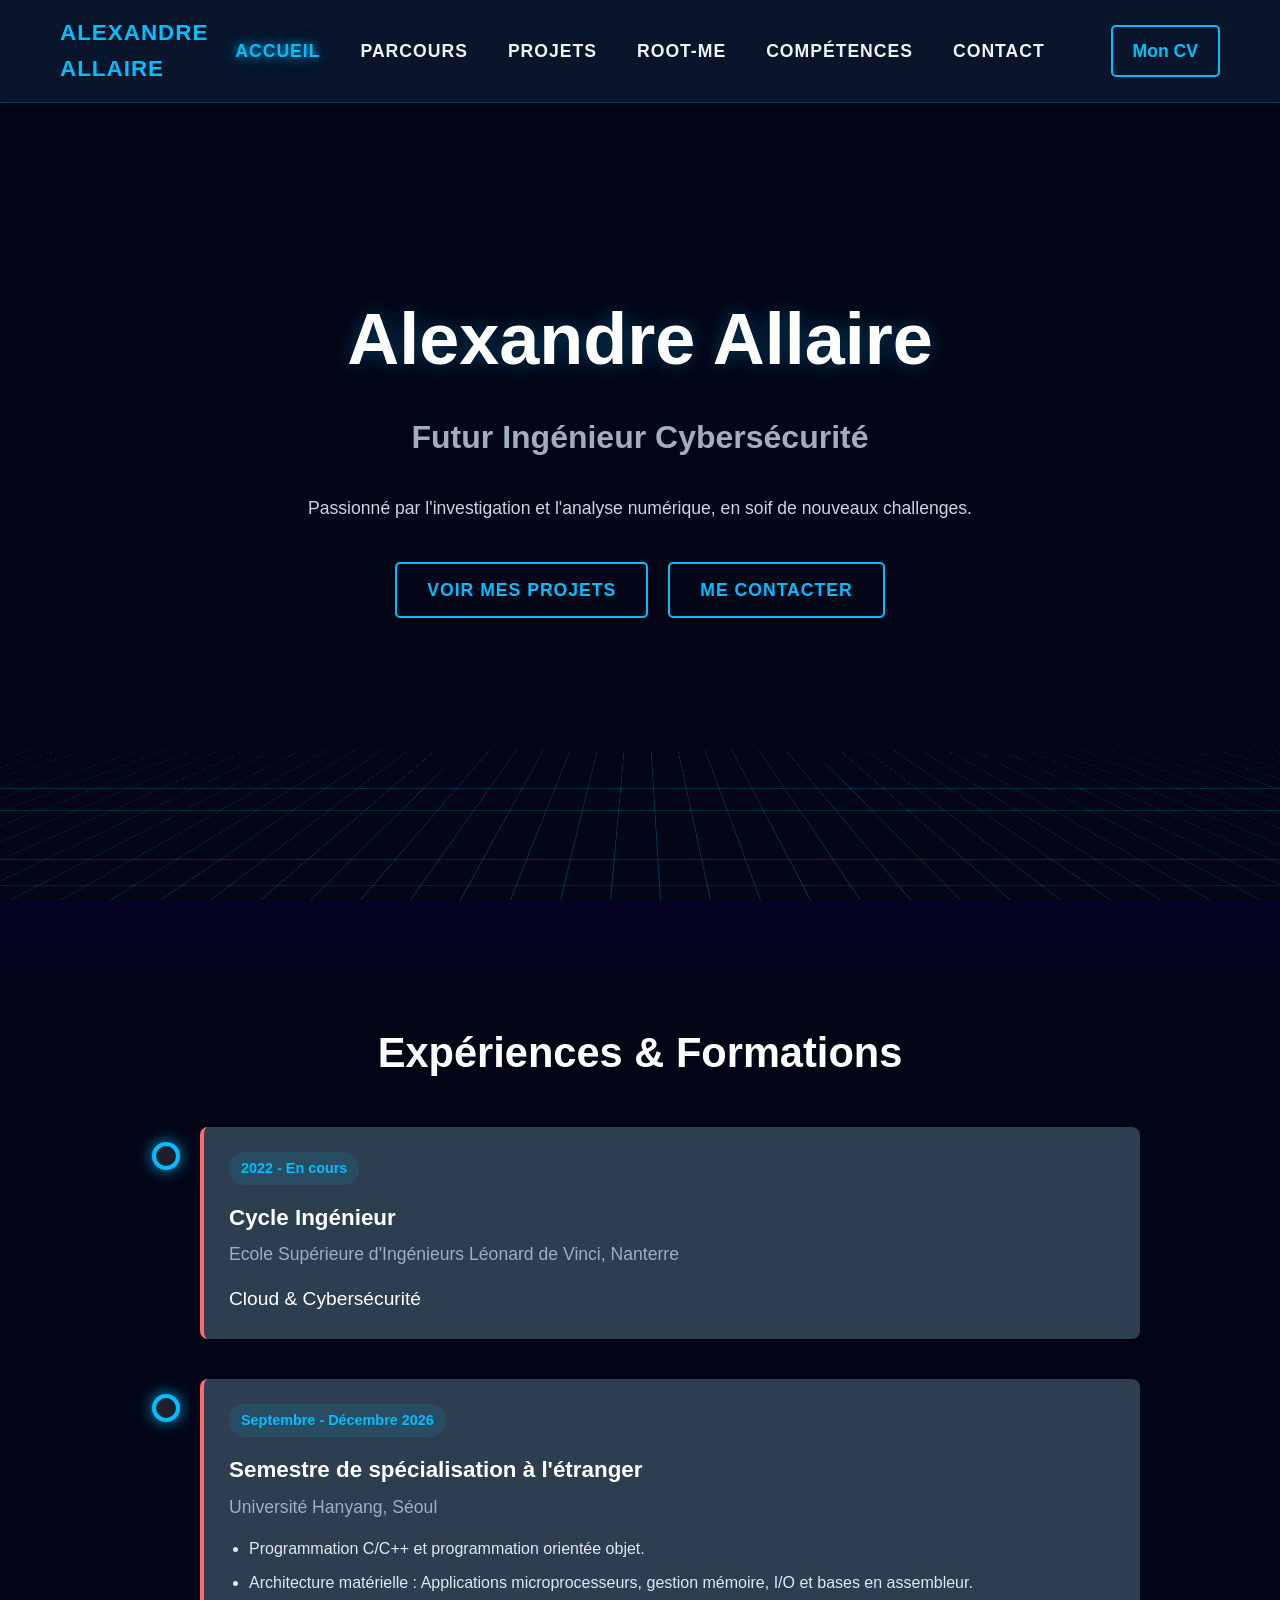
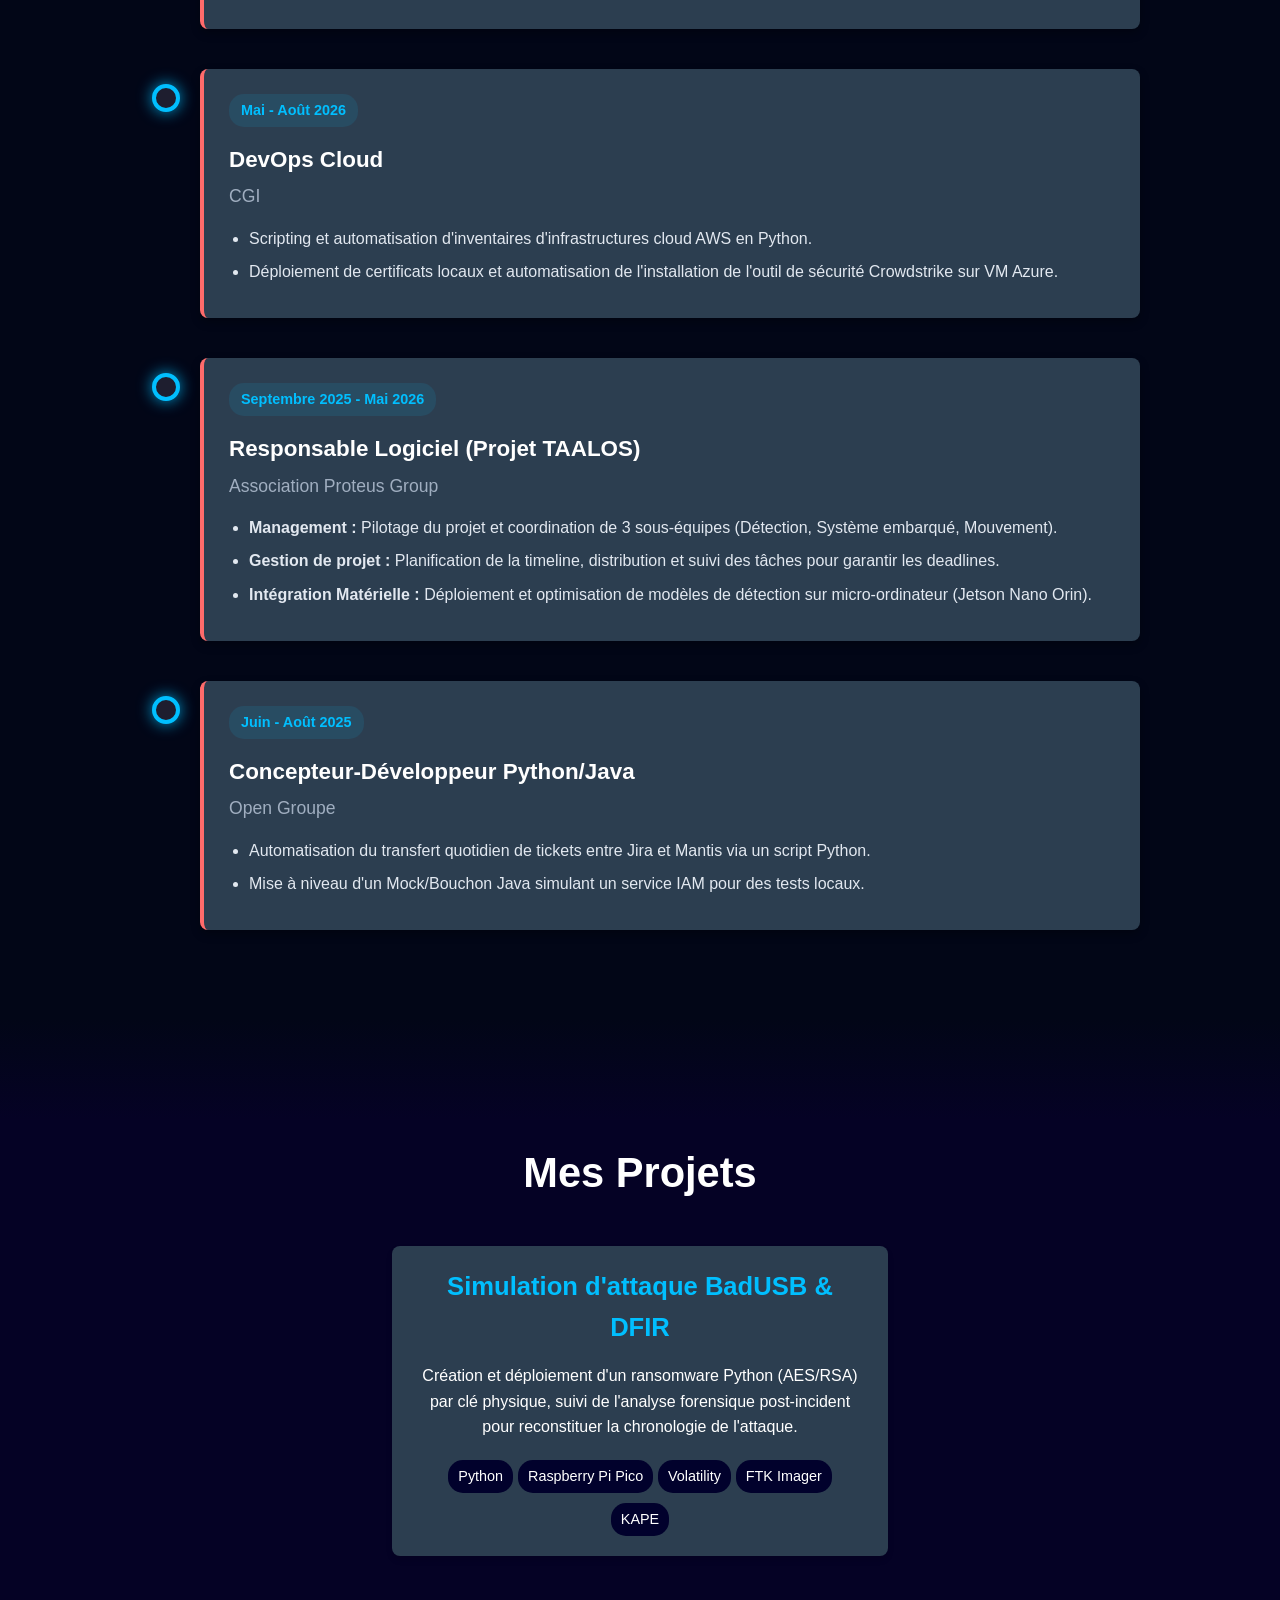
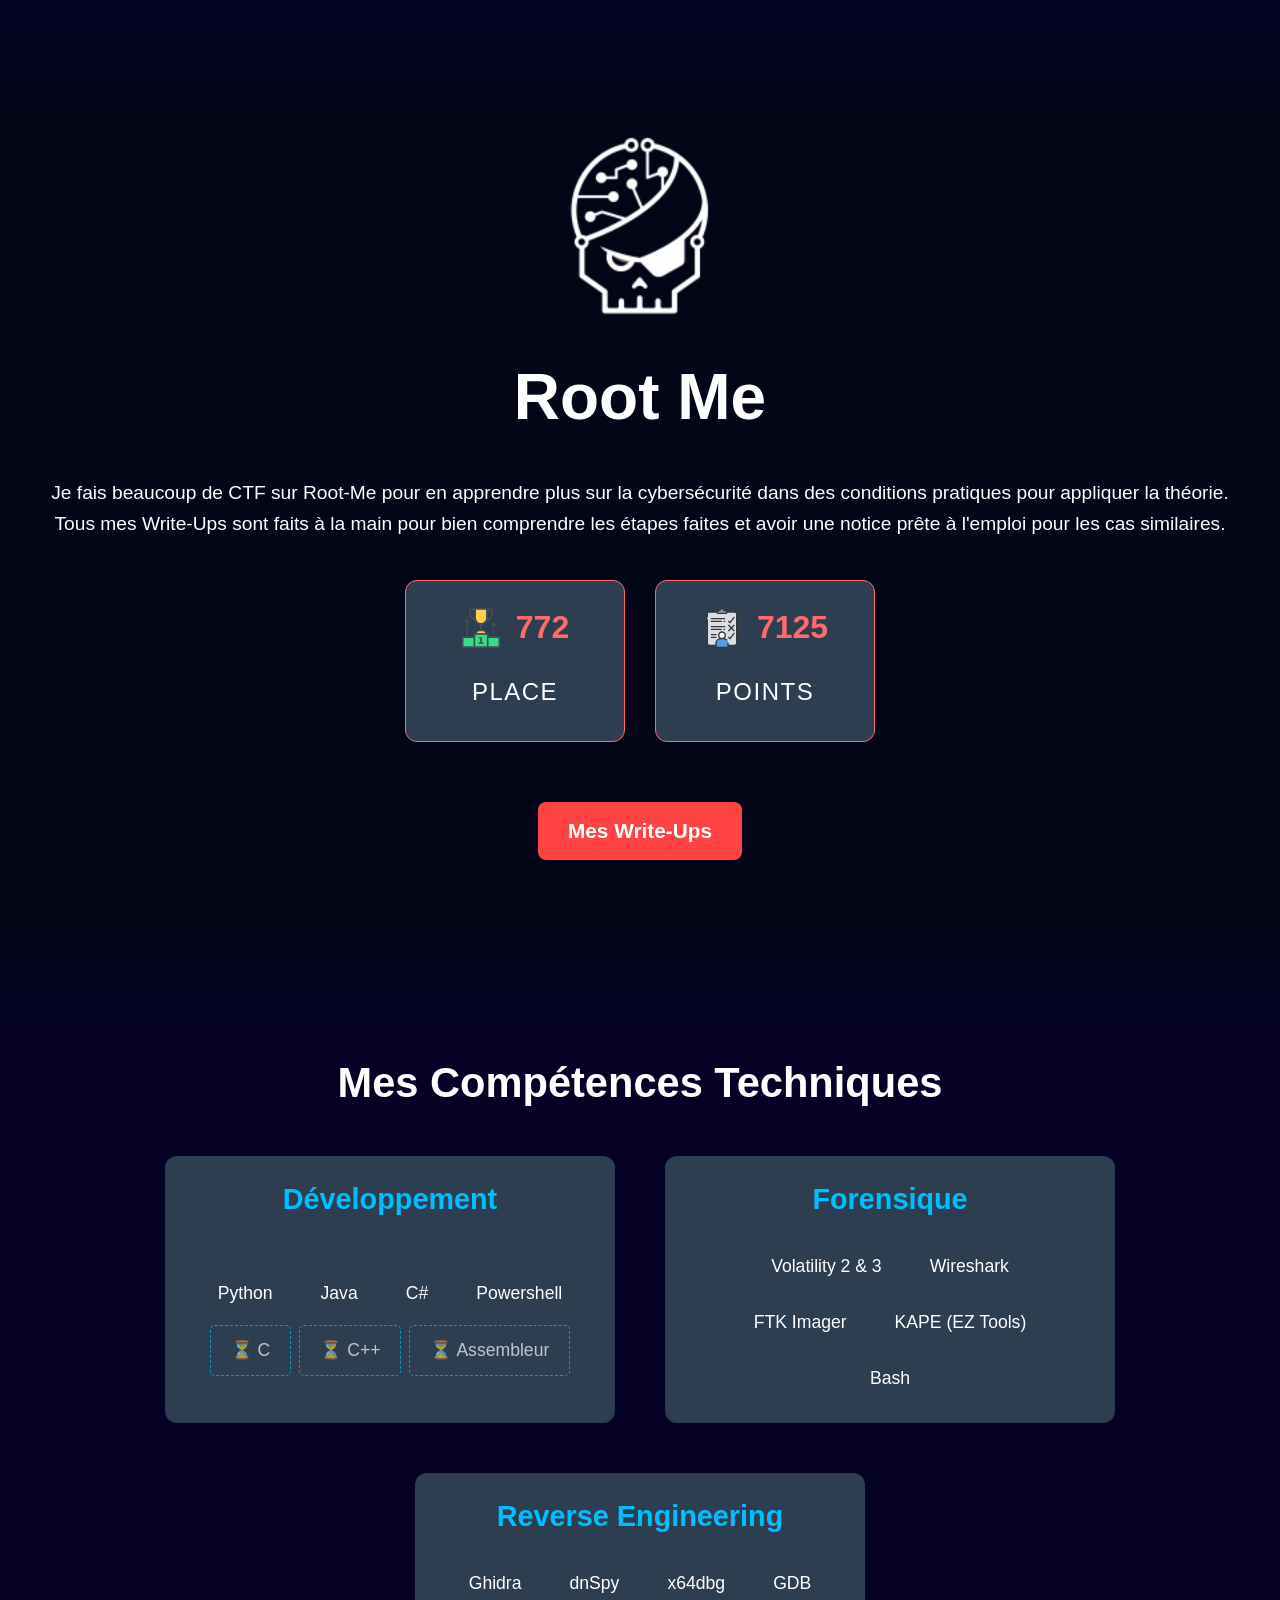
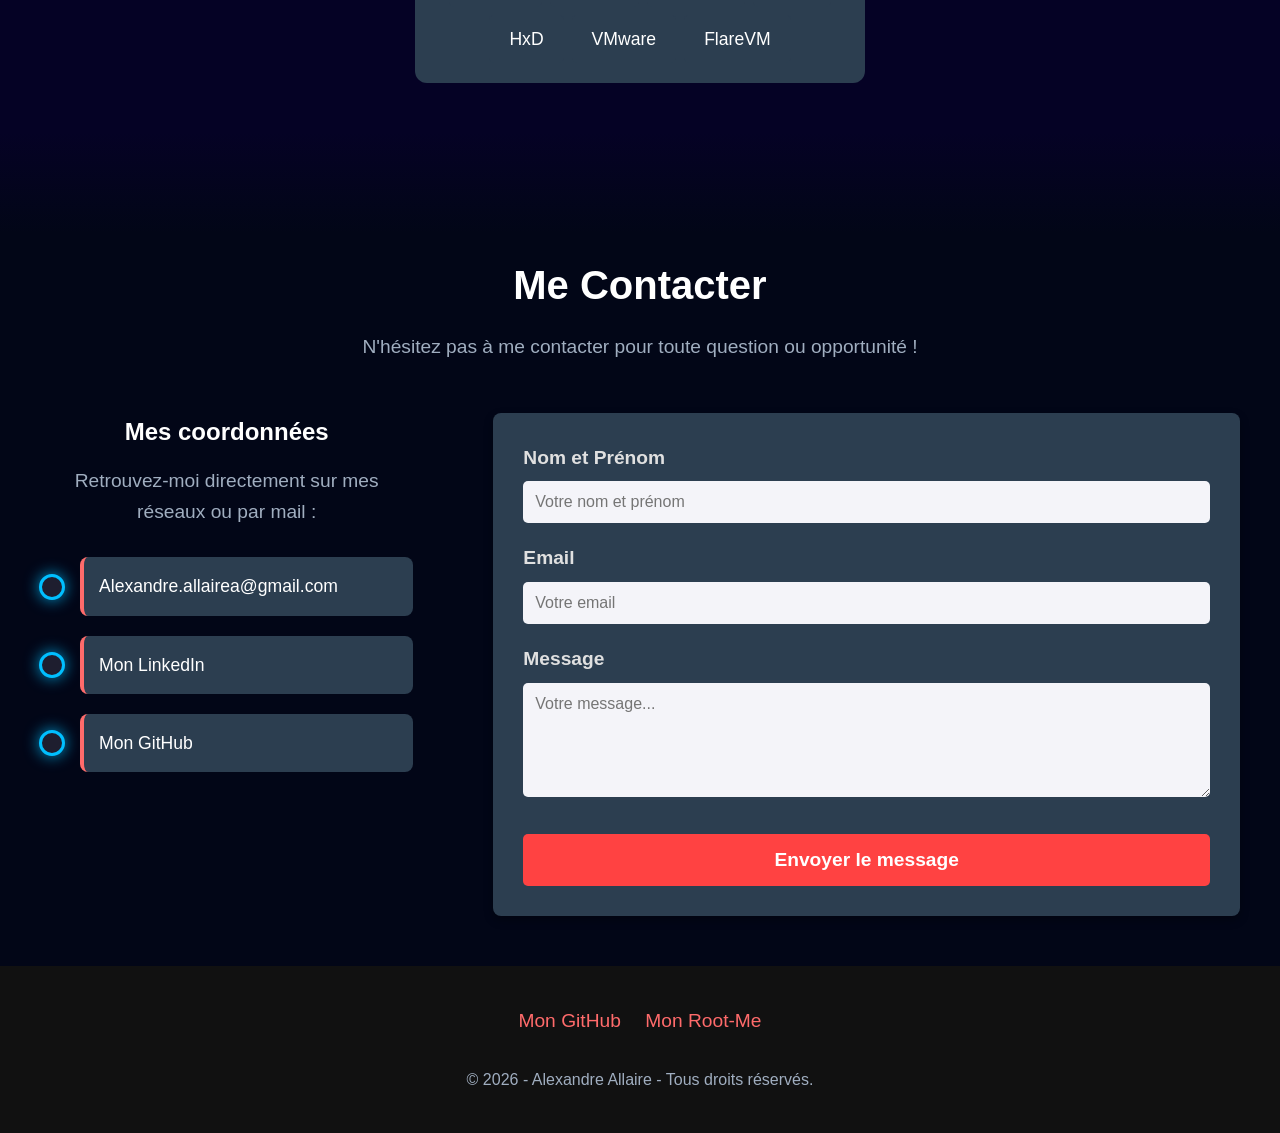
==== commit 441a9200: "Add : Coordonnée de contact" ====
--- a/index.html
+++ b/index.html
@@ -150,15 +150,16 @@
 
     <!-- SECTION 4 : ROOT ME -->
     <section id="ctf" class="section">
-        <a href="https://www.root-me.org/Celestia" target="_blank" rel="noopener noreferrer">
-                <img src="assets/img/rootme.png" alt="Logo Root-Me" class="rootme-logo"></a>
-        <h2 class="glitch-effect" data-text="Root Me">
-            Root Me
-            <span class="glitch-layer" data-text="Root Me"></span>
-            <span class="glitch-layer" data-text="Root Me"></span>
-            <span class="glitch-layer" data-text="Root Me"></span>
-            <span class="glitch-layer" data-text="Root Me"></span>
-        </h2>
+        <a href="https://www.root-me.org/Celestia" target="_blank" rel="noopener noreferrer" class="no-underline">
+            <img src="assets/img/rootme.png" alt="Logo Root-Me" class="rootme-logo">
+            <h2 class="glitch-effect" data-text="Root Me">
+                Root Me
+                <span class="glitch-layer" data-text="Root Me"></span>
+                <span class="glitch-layer" data-text="Root Me"></span>
+                <span class="glitch-layer" data-text="Root Me"></span>
+                <span class="glitch-layer" data-text="Root Me"></span>
+            </h2>
+        </a>
 
         <p>Je fais beaucoup de CTF sur Root-Me pour en apprendre plus sur la cybersécurité dans des conditions pratiques pour appliquer la théorie.</p>
         <p>Tous mes Write-Ups sont faits à la main pour bien comprendre les étapes faites et avoir une notice prête à l'emploi pour les cas similaires.</p>
@@ -235,24 +236,51 @@
 
     <!-- SECTION 6 : CONTACT -->
     <section id="contact" class="section">
-        <h2>Me Contacter</h2>
-        <p>N'hésitez pas à me contacter pour toute question ou opportunité !</p>
+        <div class="contact-header">
+            <h2>Me Contacter</h2>
+            <p>N'hésitez pas à me contacter pour toute question ou opportunité !</p>
+        </div>
         
-        <form action="https://formspree.io/f/mojgrnrv" method="POST" class="contact-form">
-            <div class="form-group">
-                <label for="name">Nom et Prénom</label>
-                <input type="text" id="name" name="name" placeholder="Votre nom et prénom" required>
-            </div>
-            <div class="form-group">
-                <label for="email">Email</label>
-                <input type="email" id="email" name="email" placeholder="Votre email" required>
-            </div>
-            <div class="form-group">
-                <label for="message">Message</label>
-                <textarea id="message" name="message" rows="5" placeholder="Votre message..." required></textarea>
-            </div>
-            <button type="submit" class="btn">Envoyer le message</button>
-        </form>
+        <div class="contact-container">
+            
+            <!-- Coordonnées -->
+            <div class="contact-info">
+                <h3>Mes coordonnées</h3>
+                <p>Retrouvez-moi directement sur mes réseaux ou par mail :</p>
+                
+                <div class="contact-links">
+                    <a href="mailto:alexandre.allairea@gmail.com" class="contact-item">
+                        <span class="contact-text">Alexandre.allairea@gmail.com</span>
+                    </a>
+                    
+                    <a href="https://www.linkedin.com/in/alexandre-allaire/" target="_blank" rel="noopener noreferrer" class="contact-item">
+                        <span class="contact-text">Mon LinkedIn</span>
+                    </a>
+
+                    <a href="https://github.com/AlexandreA28" target="_blank" rel="noopener noreferrer" class="contact-item">
+                        <span class="contact-text">Mon GitHub</span>
+                    </a>
+                </div>
+            </div>
+
+            <!-- Formulaire -->
+            <form action="https://formspree.io/f/mojgrnrv" method="POST" class="contact-form">
+                <div class="form-group">
+                    <label for="name">Nom et Prénom</label>
+                    <input type="text" id="name" name="name" placeholder="Votre nom et prénom" required>
+                </div>
+                <div class="form-group">
+                    <label for="email">Email</label>
+                    <input type="email" id="email" name="email" placeholder="Votre email" required>
+                </div>
+                <div class="form-group">
+                    <label for="message">Message</label>
+                    <textarea id="message" name="message" rows="5" placeholder="Votre message..." required></textarea>
+                </div>
+                <button type="submit" class="btn">Envoyer le message</button>
+            </form>
+
+        </div>
     </section>
 
     <!-- FOOTER -->
@@ -261,7 +289,7 @@
             <a href="https://github.com/AlexandreA28" target="_blank">Mon GitHub</a>
             <a href="https://www.root-me.org/Celestia" target="_blank">Mon Root-Me</a>
         </div>
-        <p class="copyright">&copy; 2026 - Alexandre A. - Tous droits réservés.</p>
+        <p class="copyright">&copy; 2026 - Alexandre Allaire - Tous droits réservés.</p>
     </footer>
 
     <!-- BOUTON RETOUR EN HAUT -->
--- a/assets/css/style.css
+++ b/assets/css/style.css
@@ -16,6 +16,11 @@
     background-color: #1e1e2f;
     color: #f0f4f8;
     line-height: 1.6;
+}
+
+.no-underline {
+    text-decoration: none;
+    color: inherit;
 }
 
 /* --- STRUCTURE DES SECTIONS --- */
@@ -106,18 +111,18 @@
     top: 0;
     left: -50%;
     background-image: 
-        linear-gradient(rgba(0, 191, 255, 0.15) 1px, transparent 1px),
-        linear-gradient(90deg, rgba(0, 191, 255, 0.15) 1px, transparent 1px);
-    background-size: 40px 40px; 
-    transform: perspective(600px) rotateX(75deg);
+        linear-gradient(#00bfff3b 1px, transparent 1px),
+        linear-gradient(90deg, #00bfff44 1px, transparent 1px);
+    background-size: 50px 50px; 
+    transform: perspective(1000px) rotateX(72deg);
     animation: cyberGridMove 4s linear infinite;
     z-index: 0;
     pointer-events: none;
 }
 
 @keyframes cyberGridMove {
-    0% { transform: perspective(600px) rotateX(75deg) translateY(0); }
-    100% { transform: perspective(600px) rotateX(75deg) translateY(40px); }
+    0% { transform: perspective(1000px) rotateX(72deg) translateY(0); }
+    100% { transform: perspective(1000px) rotateX(72deg) translateY(50px); }
 }
 
 /* --- LE TEXTE --- */
@@ -289,24 +294,108 @@
     font-size: 1.2rem;
 }
 
-/* --- FORMULAIRE DE CONTACT --- */
+/* --- CONTACT --- */
+.contact-header {
+    text-align: center;
+    margin-bottom: 50px; 
+}
+
+.contact-header h2 {
+    margin-bottom: 15px; 
+    font-size: 2.5rem;
+    color: #ffffff;
+}
+
+.contact-header p {
+    color: #a0aec0;
+}
+
+/* --- STRUCTURE GLOBALE CONTACT --- */
+.contact-container {
+    display: grid;
+    grid-template-columns: 1fr 2fr; /* 1/3 gauche, 2/3 droite */
+    gap: 80px; 
+    max-width: 1200px;
+    margin: 0 auto;
+    align-items: start; 
+}
+
+/* --- COLONNE GAUCHE (Coordonnées & Néon) --- */
+.contact-info h3 {
+    margin-bottom: 15px; 
+    color: #ffffff;
+    font-size: 1.5rem;
+}
+
+.contact-info p {
+    margin-bottom: 30px; 
+    color: #a0aec0;
+}
+
+.contact-links {
+    display: flex;
+    flex-direction: column;
+    gap: 20px; 
+    padding-left: 40px;
+}
+
+.contact-item {
+    position: relative; 
+    display: flex;
+    align-items: center;
+    padding: 15px;
+    background: #2c3e50;
+    border-left: 4px solid #ff6b6b;
+    border-radius: 8px;
+    text-decoration: none;
+    color: #ffffff;
+    font-weight: 500;
+    transition: all 0.3s ease;
+}
+
+.contact-item::before {
+    content: '';
+    position: absolute;
+    top: 50%;
+    transform: translateY(-50%);
+    left: -45px;
+    width: 20px; 
+    height: 20px;
+    background-color: #1e1e2f;
+    border: 3px solid #00bfff;
+    border-radius: 50%;
+    box-shadow: 0 0 15px rgba(0, 191, 255, 0.8);
+    z-index: 1;
+    transition: all 0.3s ease;
+}
+
+.contact-item:hover {
+    background: #2c3e50;
+    transform: translateX(5px);
+}
+
+.contact-item:hover::before {
+    box-shadow: 0 0 20px rgba(0, 191, 255, 1);
+}
+
+/* --- COLONNE DROITE (Ton formulaire corrigé) --- */
 .contact-form {
-    max-width: 600px;
-    margin: 40px auto 50px auto;
+    width: 100%;
+    margin: 0;
     text-align: left;
     background: #2c3e50;
-    padding: 30px;
+    padding: 30px; 
     border-radius: 8px;
     box-shadow: 0 4px 10px rgba(0,0,0,0.3);
 }
 
 .form-group {
-    margin-bottom: 20px;
+    margin-bottom: 20px; 
 }
 
 .form-group label {
     display: block;
-    margin-bottom: 8px;
+    margin-bottom: 8px; 
     font-weight: bold;
     color: #e0e0e0;
 }
@@ -314,7 +403,8 @@
 .form-group input,
 .form-group textarea {
     width: 100%;
-    padding: 12px;
+    box-sizing: border-box;
+    padding: 12px; 
     border: none;
     border-radius: 5px;
     font-family: inherit;
@@ -328,7 +418,16 @@
     border: none;
     cursor: pointer;
     font-size: 1.2rem;
-    margin-top: 10px;
+    margin-top: 10px; 
+    padding: 15px;
+}
+
+/* --- RESPONSIVE MOBILE --- */
+@media (max-width: 768px) {
+    .contact-container {
+        grid-template-columns: 1fr;
+        gap: 40px; 
+    }
 }
 
 /* --- STATS ROOT-ME --- */
@@ -519,8 +618,15 @@
     background-color: #1e1e2f;
     border: 4px solid #00bfff;
     border-radius: 50%;
-    box-shadow: 0 0 10px rgba(0, 191, 255, 0.8);
+    box-shadow: 0 0 15px rgba(0, 191, 255, 0.8);
     z-index: 1;
+    transition: all 0.3s ease;
+}
+
+.timeline-item-vert:hover::before {
+    box-shadow: 0 0 10px rgba(0, 191, 255, 1.3),
+                0 0 30px rgba(0, 191, 255, 0.8);
+    transform: translateX(8px);
 }
 
 /* La carte qui contient le texte */
@@ -544,7 +650,7 @@
 }
 
 .timeline-item-vert:hover .timeline-content {
-    transform: translateX(5px);
+    transform: translateX(8px);
 }
 
 /* Styles des textes à l'intérieur de la carte */
@@ -702,7 +808,7 @@
     pointer-events: none;
 }
 
-/* --- TOUS LES CALQUES (6) --- */
+/* --- TOUS LES CALQUES (10) --- */
 .glitch-effect::before,
 .glitch-effect::after,
 .glitch-layer:nth-of-type(1)::before,
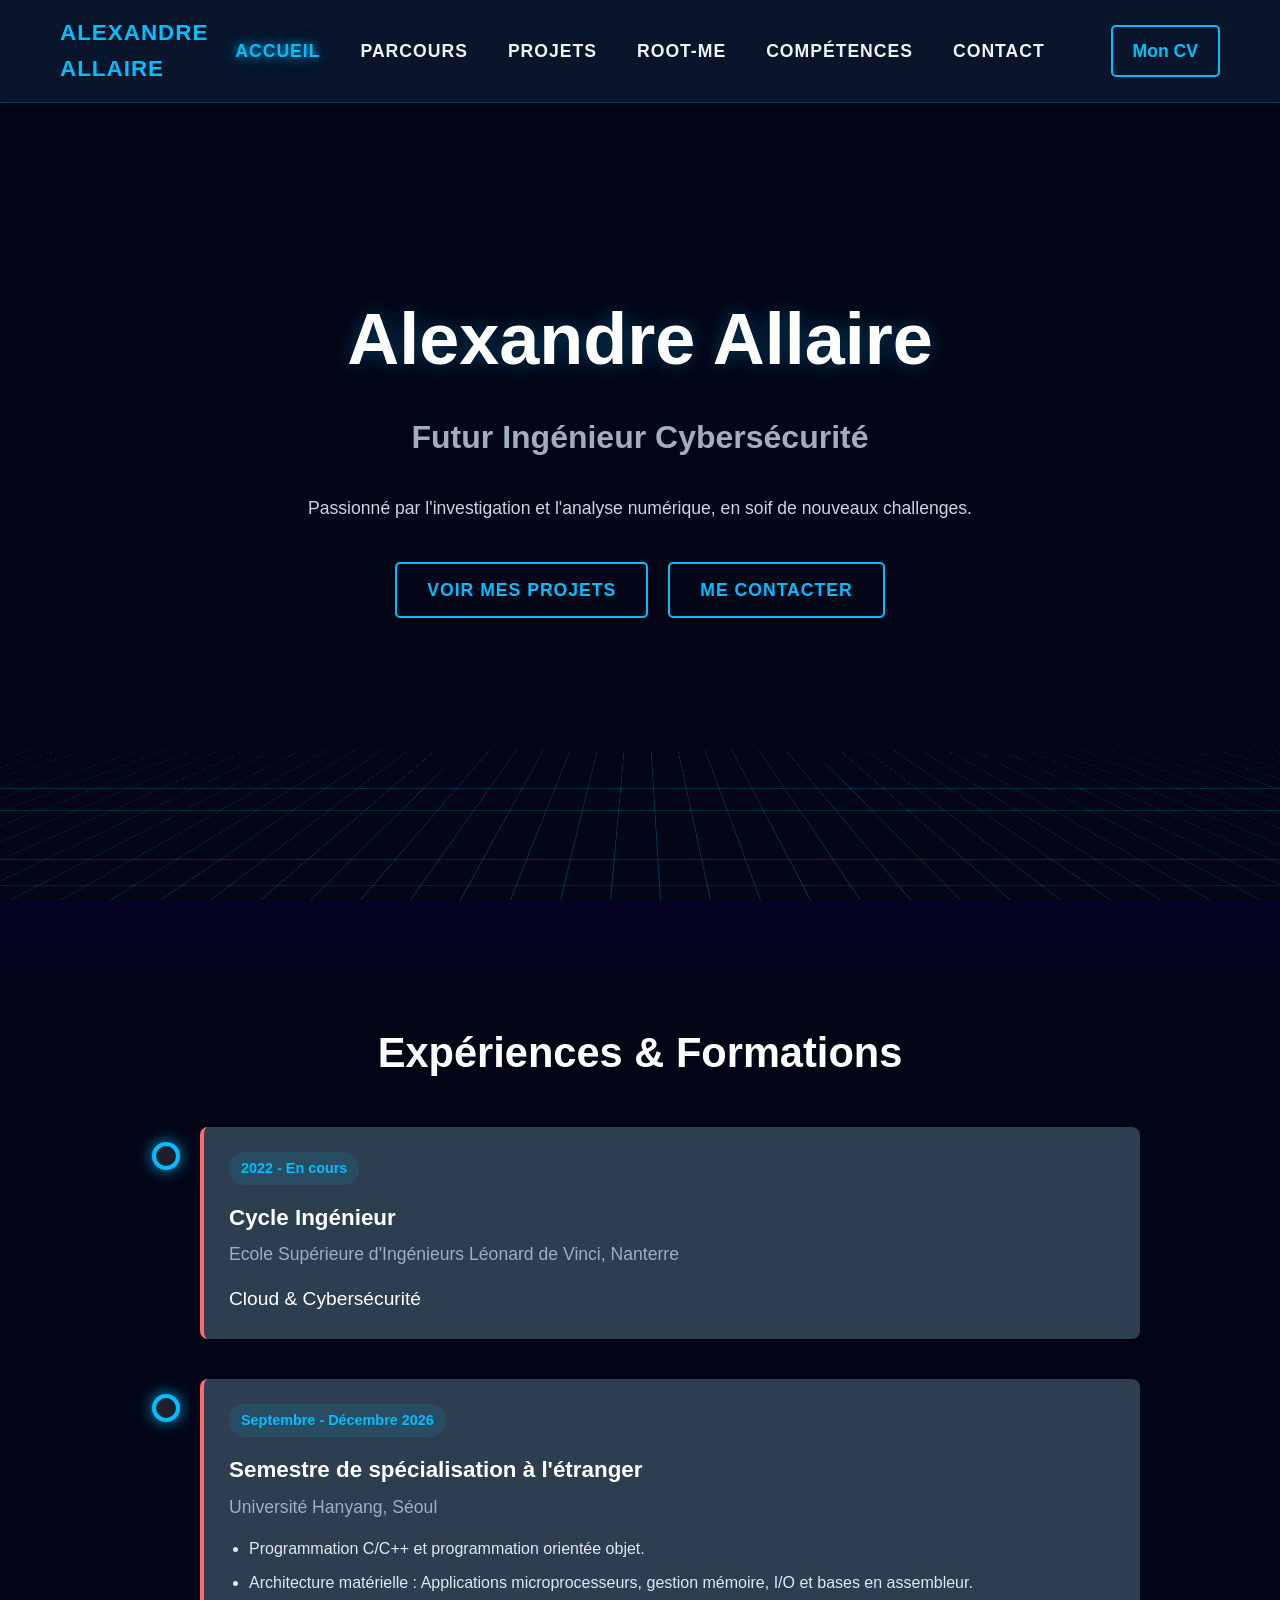
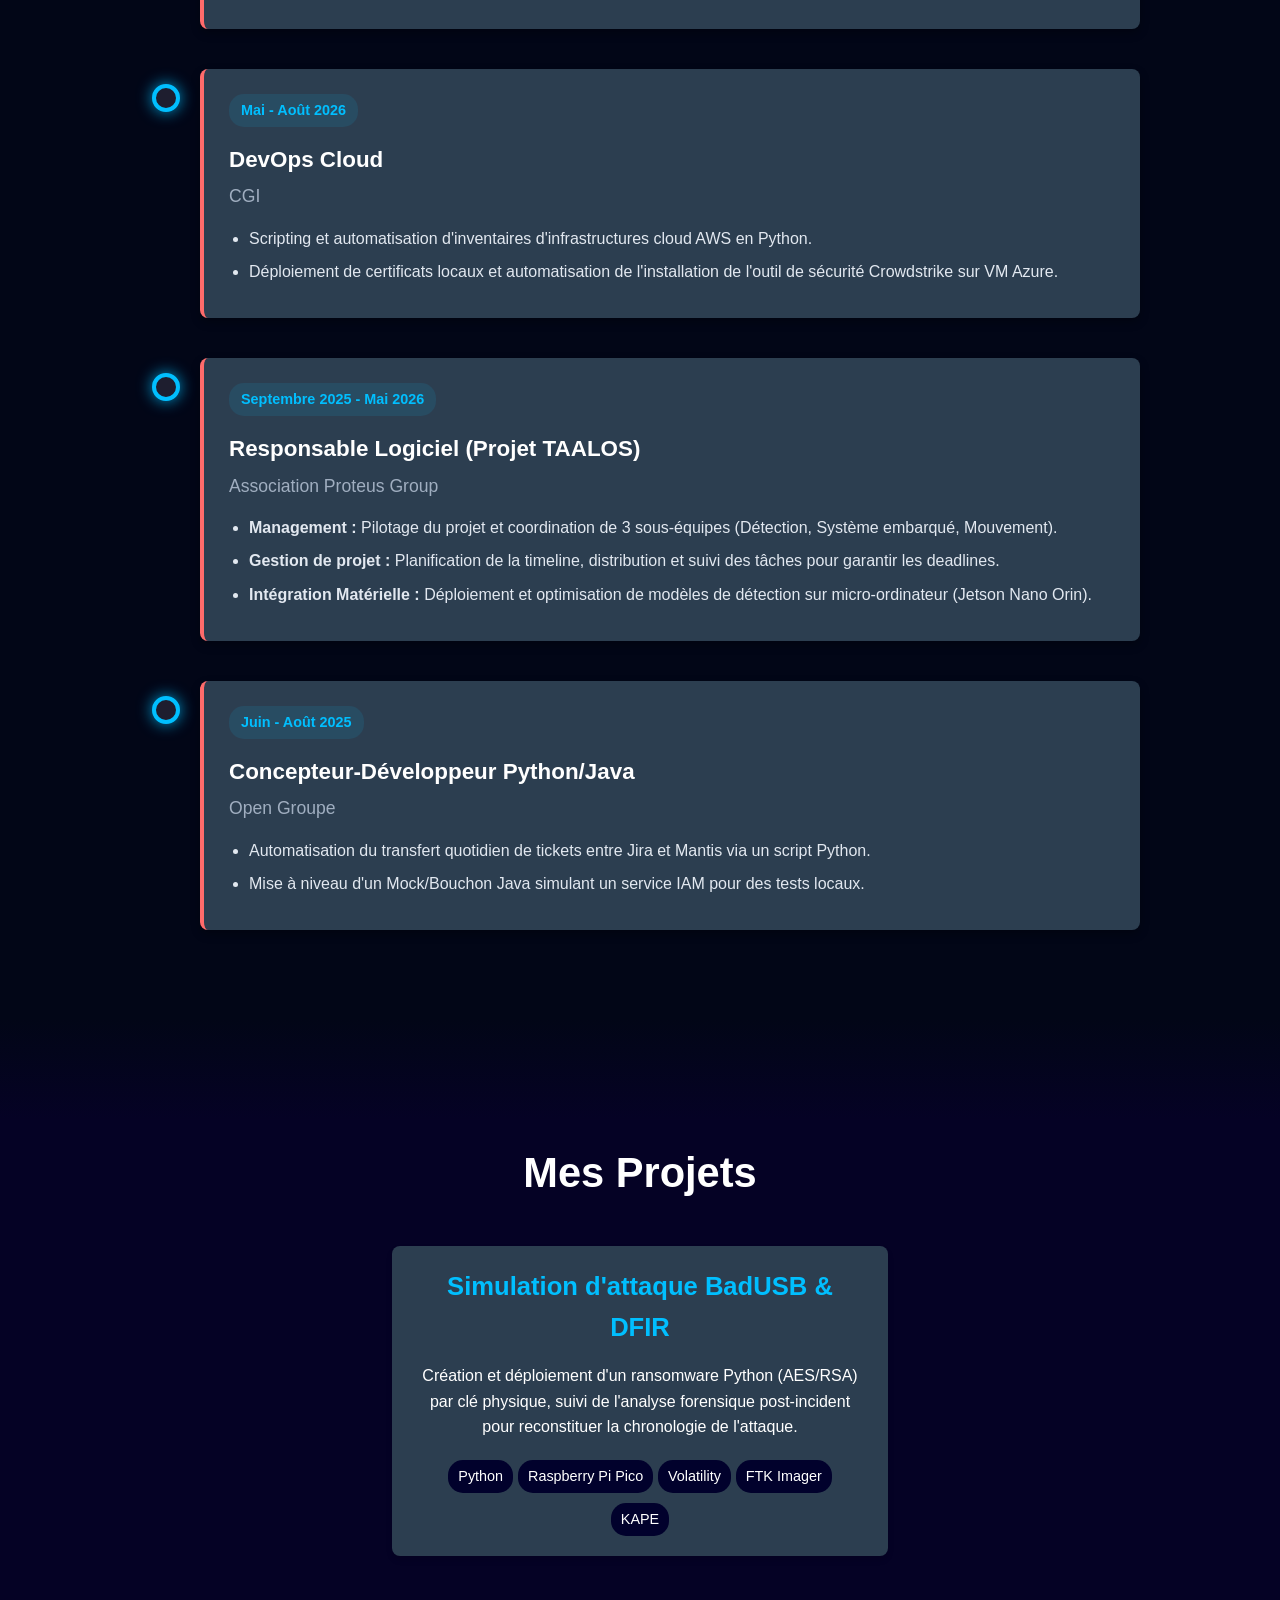
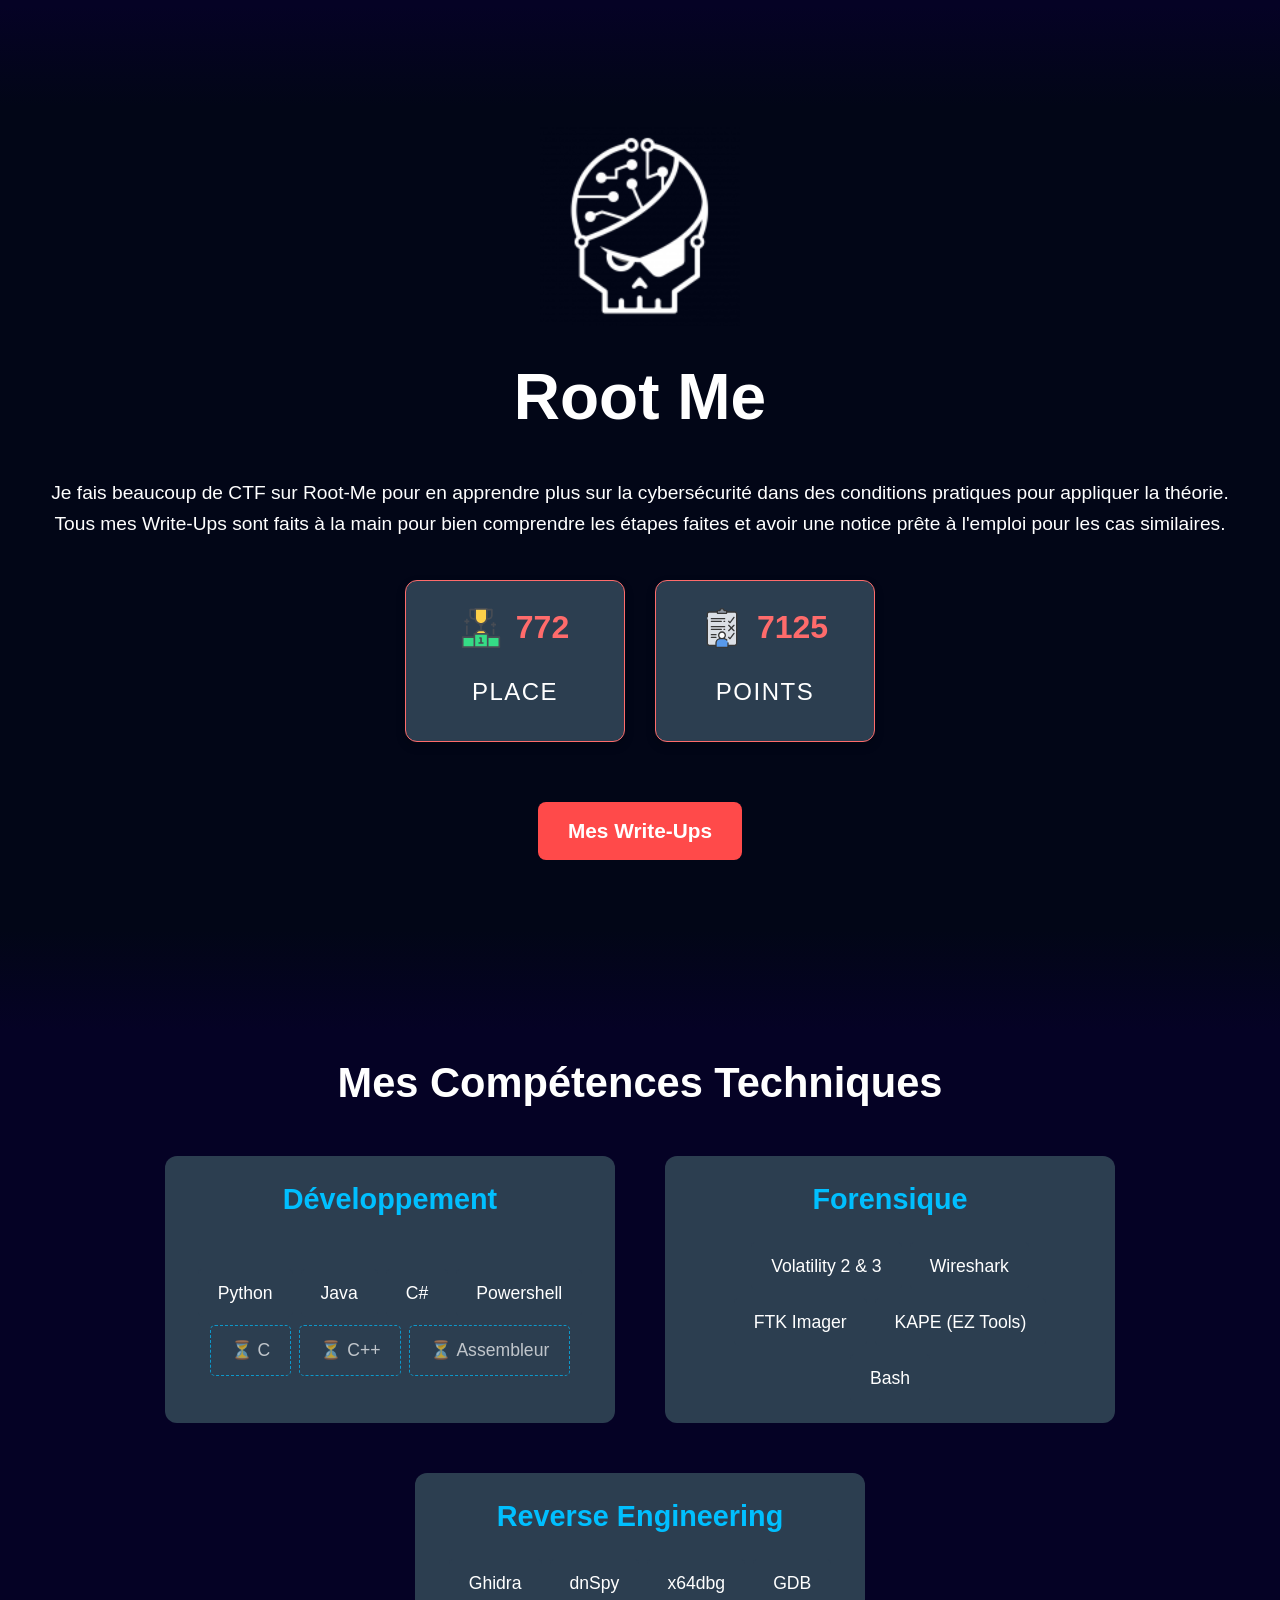
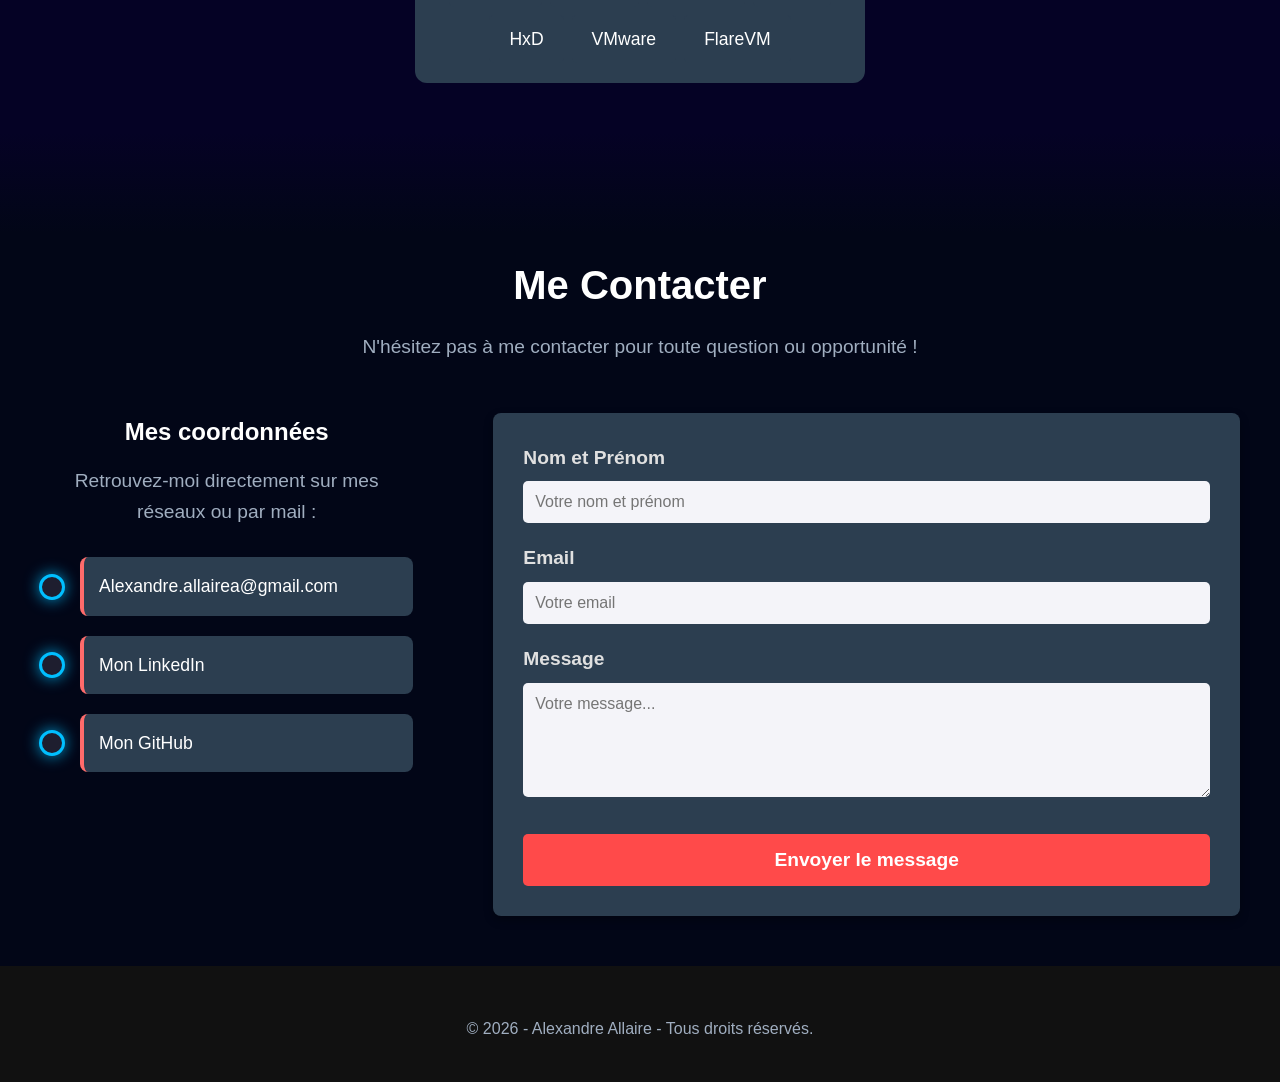
==== commit d1dab9e2: "Ajustement des effet néon hover" ====
--- a/index.html
+++ b/index.html
@@ -152,13 +152,16 @@
     <section id="ctf" class="section">
         <a href="https://www.root-me.org/Celestia" target="_blank" rel="noopener noreferrer" class="no-underline">
             <img src="assets/img/rootme.png" alt="Logo Root-Me" class="rootme-logo">
-            <h2 class="glitch-effect" data-text="Root Me">
-                Root Me
-                <span class="glitch-layer" data-text="Root Me"></span>
-                <span class="glitch-layer" data-text="Root Me"></span>
-                <span class="glitch-layer" data-text="Root Me"></span>
-                <span class="glitch-layer" data-text="Root Me"></span>
-            </h2>
+
+            <div class="rootme-text-wrapper">
+                <h2 class="glitch-effect" data-text="Root Me">
+                    Root Me
+                    <span class="glitch-layer" data-text="Root Me"></span>
+                    <span class="glitch-layer" data-text="Root Me"></span>
+                    <span class="glitch-layer" data-text="Root Me"></span>
+                    <span class="glitch-layer" data-text="Root Me"></span>
+                </h2>
+            </div>
         </a>
 
         <p>Je fais beaucoup de CTF sur Root-Me pour en apprendre plus sur la cybersécurité dans des conditions pratiques pour appliquer la théorie.</p>
@@ -285,10 +288,6 @@
 
     <!-- FOOTER -->
     <footer>
-        <div class="socials">
-            <a href="https://github.com/AlexandreA28" target="_blank">Mon GitHub</a>
-            <a href="https://www.root-me.org/Celestia" target="_blank">Mon Root-Me</a>
-        </div>
         <p class="copyright">&copy; 2026 - Alexandre Allaire - Tous droits réservés.</p>
     </footer>
 
--- a/assets/css/style.css
+++ b/assets/css/style.css
@@ -77,6 +77,36 @@
 #ctf h2 {
     margin-bottom: 20px;
     margin-top: 10px;
+}
+
+.rootme-logo {
+    display: block;
+    margin: 0 auto;
+    transition: transform 0.2s ease, filter 0.2s ease;
+}
+
+.rootme-logo:hover {
+    transform: scale(1.1);
+    filter: drop-shadow(0 0 15px #ff0000);
+}
+
+/* La boîte d'emballage */
+.rootme-text-wrapper {
+    display: inline-block; 
+    transition: transform 0.2s ease;
+    cursor: pointer;
+}
+
+.rootme-text-wrapper .glitch-effect {
+    transition: text-shadow 0.2s ease;
+}
+
+.rootme-text-wrapper:hover {
+    transform: scale(1.1);
+}
+
+.rootme-text-wrapper:hover .glitch-effect {
+    text-shadow: 0 0 15px #ff0000;
 }
 
 #projects h3 {
@@ -192,7 +222,7 @@
     display: inline-block;
     padding: 10px 20px;
     margin-top: 20px;
-    background-color: #ff4242;
+    background-color: #ff4a4a;
     color: white;
     text-decoration: none;
     border-radius: 5px;
@@ -207,8 +237,9 @@
 }
 
 .btn:hover {
-    background-color: #ff1125;
-    box-shadow: 0 0 25px #ff4242;
+    background-color: #ff2336;
+    box-shadow: 0 0 15px rgba(255, 66, 66, 0.8),
+                0 0 30px rgba(255, 66, 66, 0.4);
 }
 
 /* --- FRISE (TIMELINE BASIQUE) --- */
@@ -272,6 +303,7 @@
     justify-content: center;
     flex-wrap: wrap;
 }
+
 .skills-list span {
     background: #2c3e50;
     color: white;
@@ -284,14 +316,7 @@
     background: #111;
     color: white;
     text-align: center;
-    padding: 40px 20px;
-}
-
-footer a {
-    color: #ff6b6b;
-    text-decoration: none;
-    margin: 0 10px;
-    font-size: 1.2rem;
+    padding: 40px;
 }
 
 /* --- CONTACT --- */
@@ -543,6 +568,11 @@
     flex: 1;
     min-width: 450px;
     max-width: 450px;
+    transition: all 0.3s ease;
+}
+
+.skill-group:hover {
+    transform: translateY(-5px);
 }
 
 .skill-group h3 {
@@ -783,7 +813,7 @@
 
 /* --- COPYRIGHT --- */
 .copyright {
-    margin-top: 30px;
+    margin-top: 10px;
     color: #a0aec0;
     font-size: 1rem;
 }
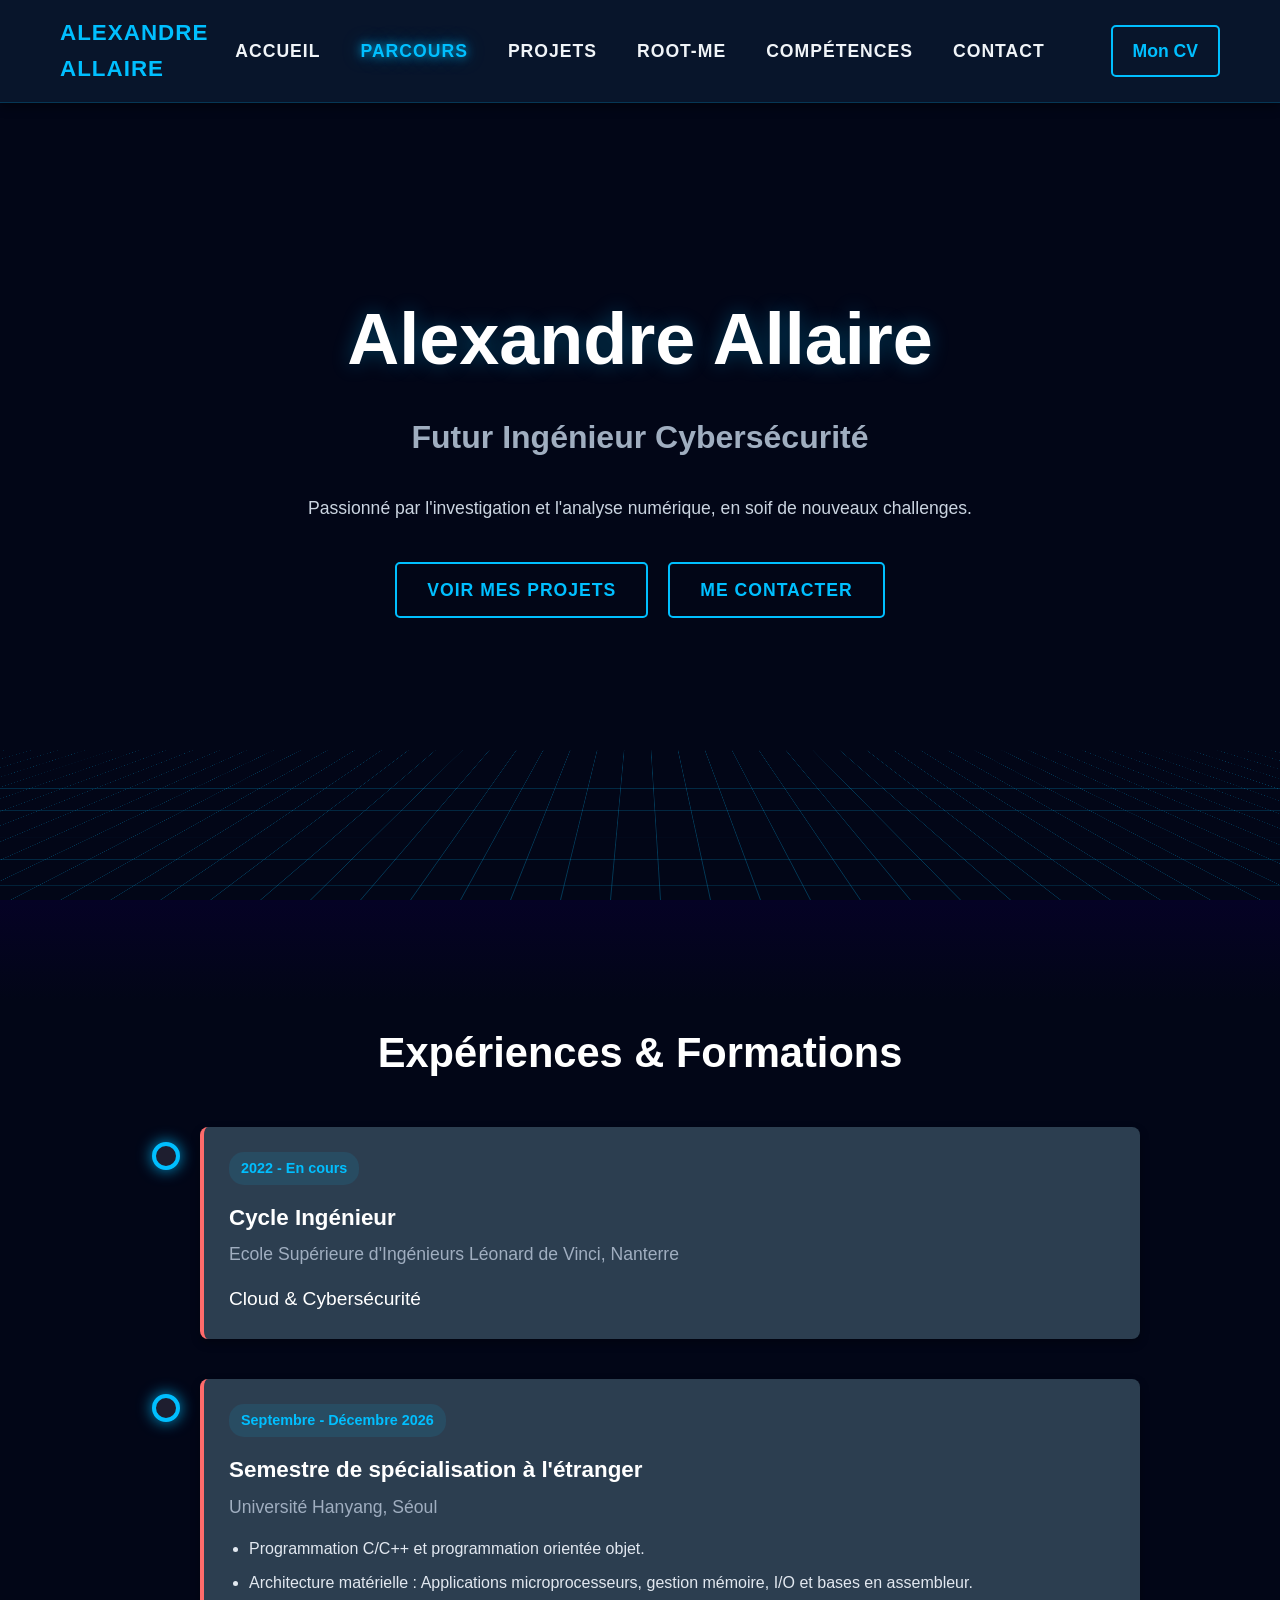
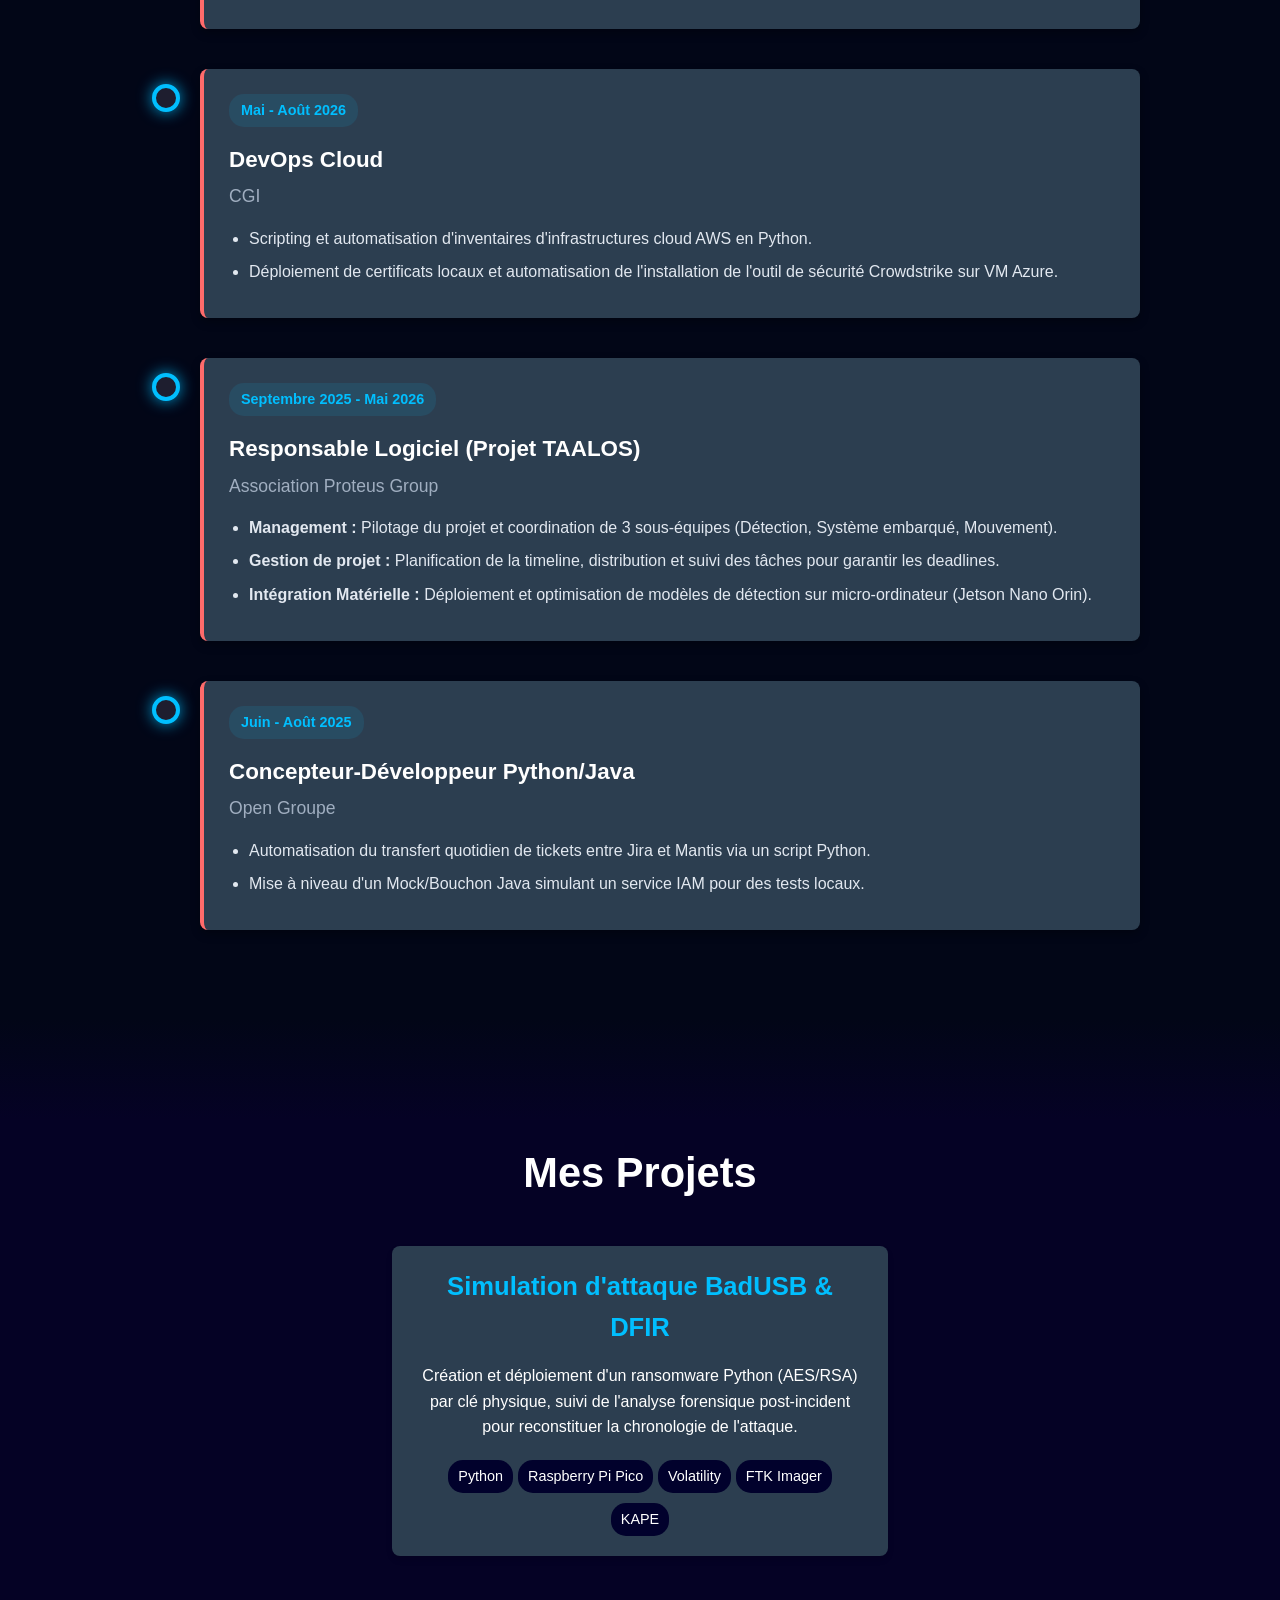
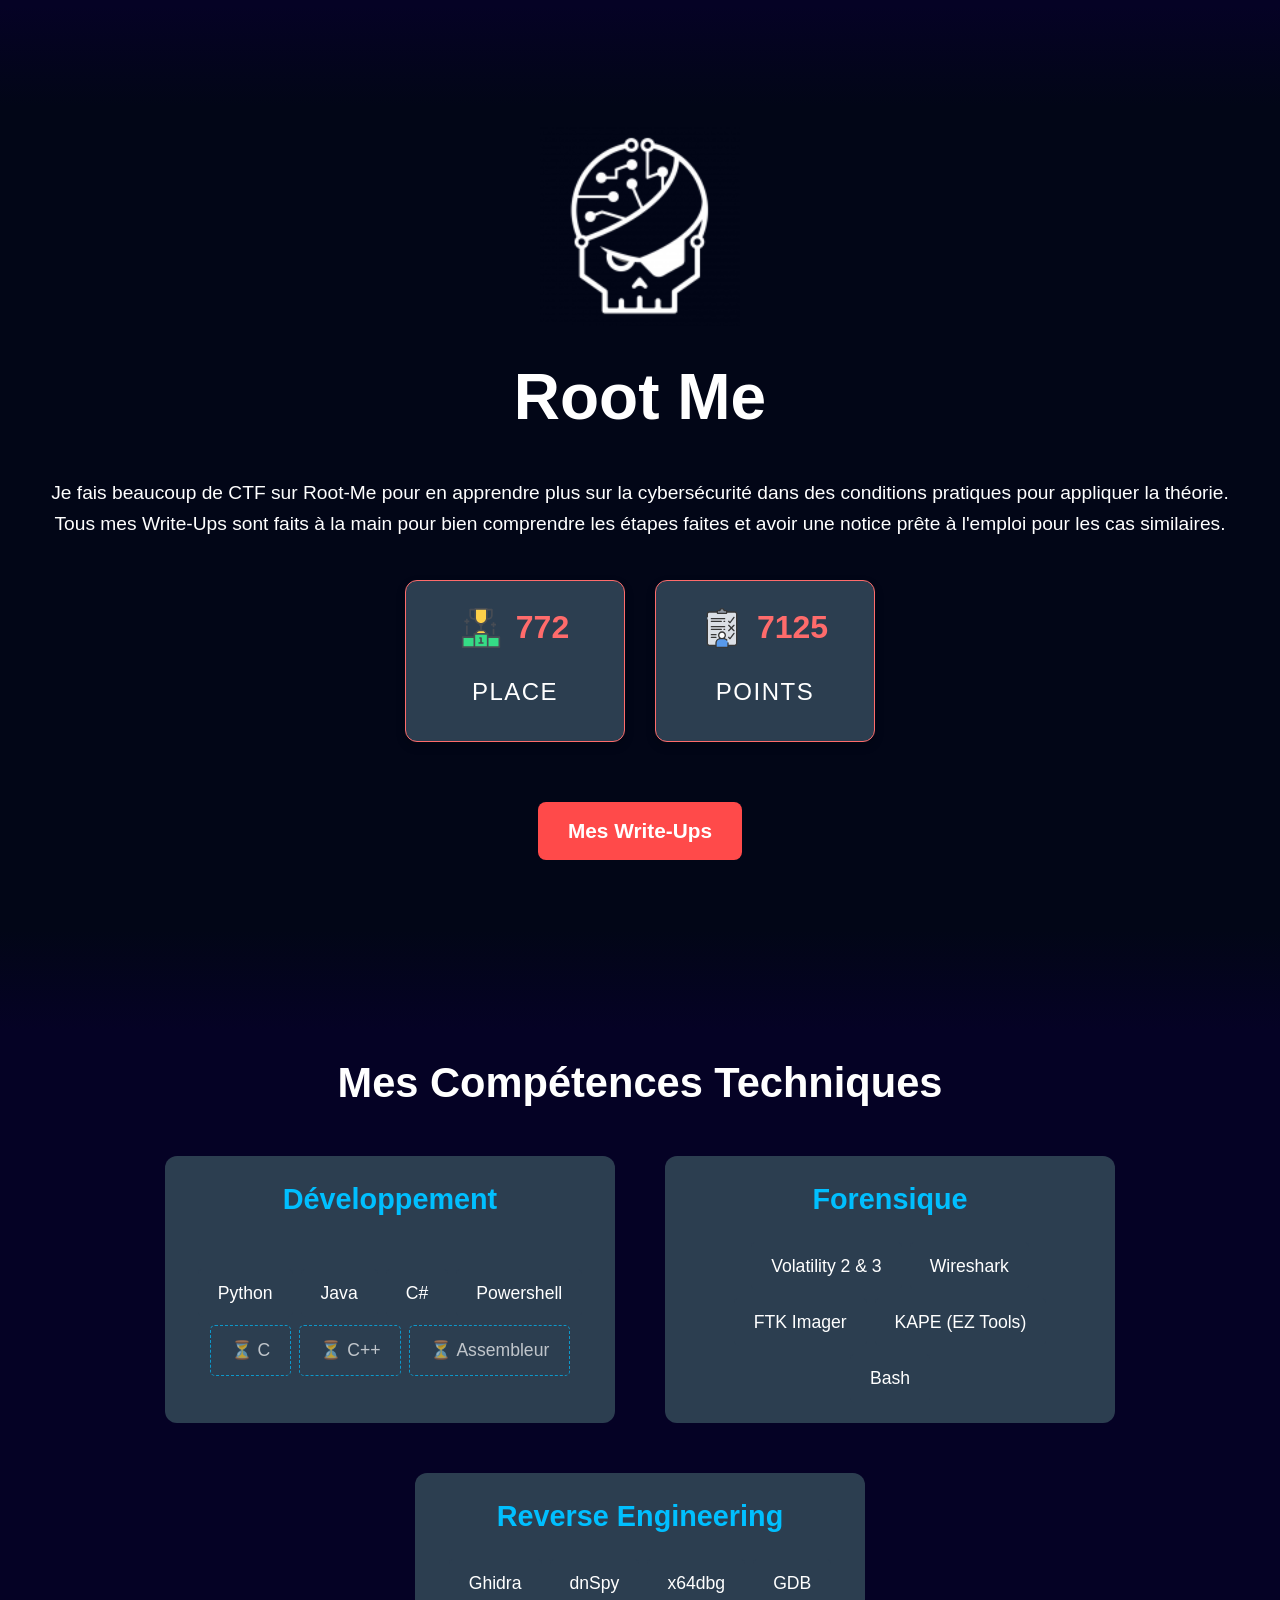
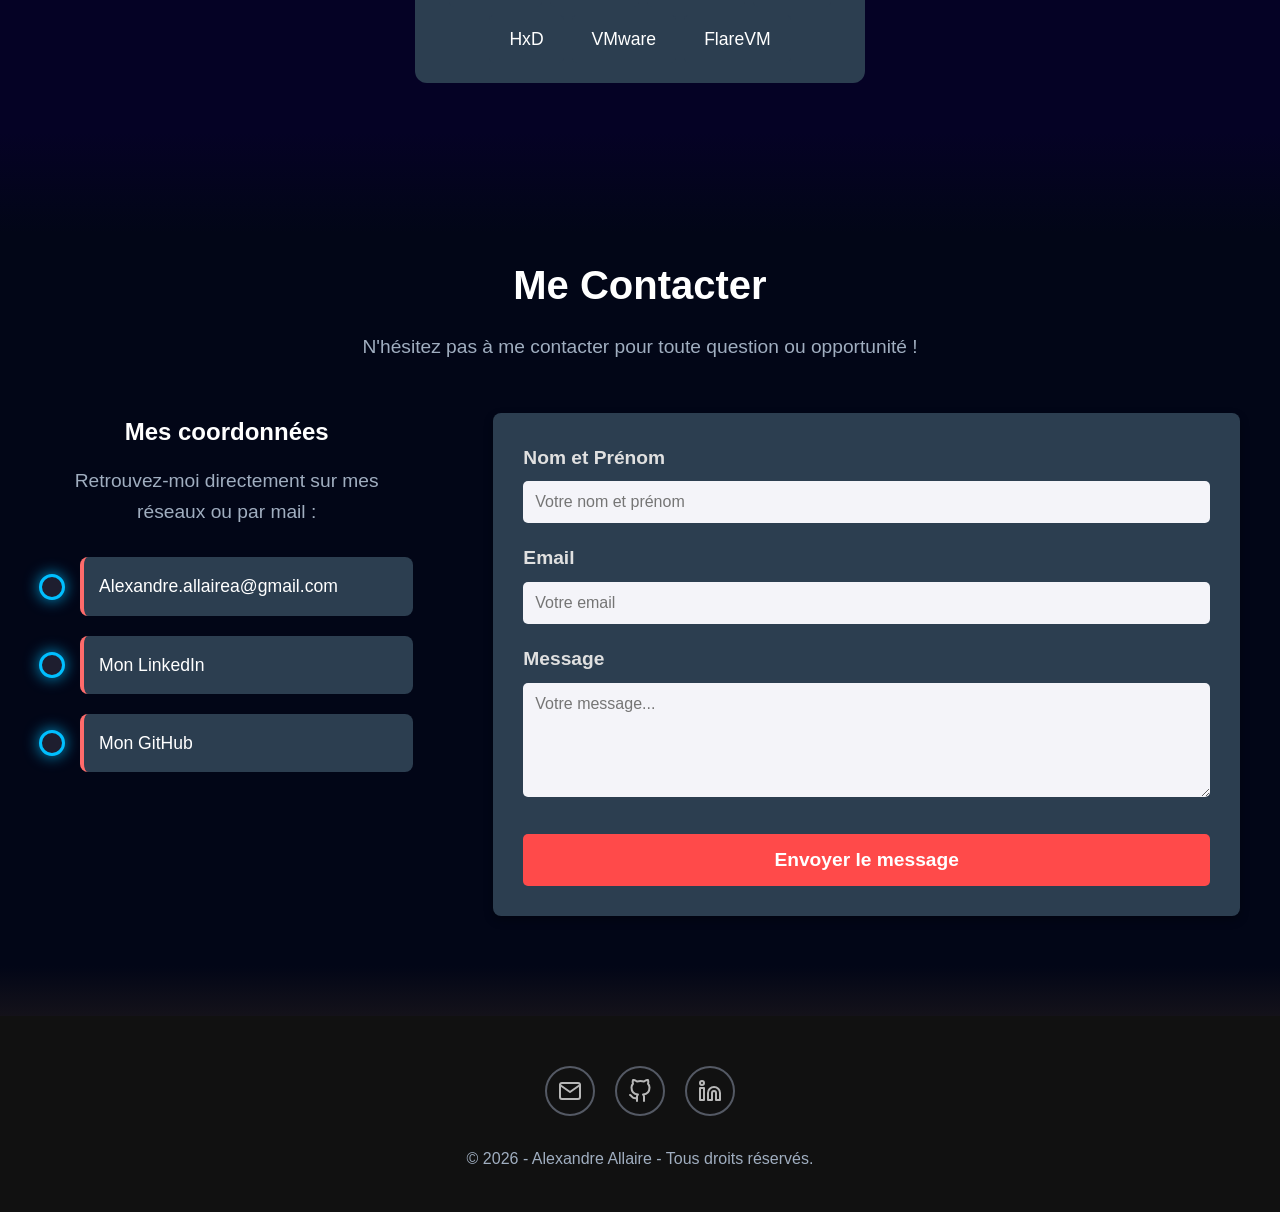
==== commit 13fa9099: "Add : contact dans le footer et fondu" ====
--- a/index.html
+++ b/index.html
@@ -136,7 +136,7 @@
     <section id="projects" class="section bg-dark">
         <h2>Mes Projets</h2>
         <div class="grid-projects">
-            <a href="/projets/Ransomeware/" class="card">
+            <a href="projets/ransomware/" class="card">
                 <h3>Simulation d'attaque BadUSB & DFIR</h3>
                 <p>Création et déploiement d'un ransomware Python (AES/RSA) par clé physique, suivi de l'analyse forensique post-incident pour reconstituer la chronologie de l'attaque.</p>
                 <span class="tech-tag">Python</span>
@@ -185,7 +185,7 @@
             </div>
         </div>
 
-        <a href="/CTF-WU" class="btn">Mes Write-Ups</a>
+        <a href="write-ups/" class="btn">Mes Write-Ups</a>
     </section>
 
 <!-- SECTION 5 : COMPETENCES -->
@@ -288,6 +288,23 @@
 
     <!-- FOOTER -->
     <footer>
+        <div class="footer-icons">
+            <!-- Email -->
+            <a href="mailto:alexandre.allairea@gmail.com" class="icon-circle" title="Mail">
+                <img src="assets/img/mail.svg" alt="Icône Email" class="footer-img">
+            </a>
+            
+            <!-- GitHub -->
+            <a href="https://github.com/AlexandreA28" target="_blank" class="icon-circle" title="GitHub">
+                <img src="assets/img/github.svg" alt="Icône GitHub" class="footer-img">
+            </a>
+
+            <!-- LinkedIn -->
+            <a href="https://www.linkedin.com/in/alexandre-allaire/" target="_blank" class="icon-circle" title="LinkedIn">
+                <img src="assets/img/linkedin.svg" alt="Icône LinkedIn" class="footer-img">
+            </a>
+        </div>
+        
         <p class="copyright">&copy; 2026 - Alexandre Allaire - Tous droits réservés.</p>
     </footer>
 
--- a/assets/css/style.css
+++ b/assets/css/style.css
@@ -314,9 +314,54 @@
 /* --- FOOTER --- */
 footer {
     background: #111;
+    background: linear-gradient(to bottom, #020617 0%, #14121a 50px, #111 50px, #111 100%);
     color: white;
     text-align: center;
     padding: 40px;
+}
+
+.footer-icons {
+    display: flex;
+    justify-content: center;
+    gap: 20px;
+    margin-bottom: 30px;
+    margin-top: 60px;
+}
+
+/* Le rond autour de l'image */
+.icon-circle {
+    display: flex;
+    justify-content: center;
+    align-items: center;
+    width: 50px;
+    height: 50px;
+    border: 2px solid #6b7280c0;
+    border-radius: 50%;
+    transition: all 0.3s ease;
+}
+
+.footer-img {
+    width: 24px;
+    height: 24px;
+    filter: invert(1);
+    opacity: 0.7;
+    transition: all 0.3s ease;
+}
+
+.icon-circle:hover {
+    transform: scale(1.15);
+    border-color: #e2e8f0;
+}
+
+.icon-circle:hover .footer-img {
+    opacity: 1;
+}
+
+/* --- COPYRIGHT --- */
+.copyright {
+    margin-top: 10px;
+    color: #a0aec0;
+    font-size: 1rem;
 }
 
 /* --- CONTACT --- */
@@ -809,13 +854,6 @@
     box-shadow:
         0 0 15px rgba(0, 191, 255, 0.8),
         0 0 30px rgba(0, 191, 255, 0.4);
-}
-
-/* --- COPYRIGHT --- */
-.copyright {
-    margin-top: 10px;
-    color: #a0aec0;
-    font-size: 1rem;
 }
 
 /* --- Glitch Effect --- */
@@ -1163,9 +1201,9 @@
 
 .loader-blocks .block:nth-child(1) { animation-delay: 0.1s; }
 .loader-blocks .block:nth-child(2) { animation-delay: 0.2s; }
-.loader-blocks .block:nth-child(3) { animation-delay: 0.4s; }
-.loader-blocks .block:nth-child(4) { animation-delay: 0.75s; }
-.loader-blocks .block:nth-child(5) { animation-delay: 0.85s; }
+.loader-blocks .block:nth-child(3) { animation-delay: 0.35s; }
+.loader-blocks .block:nth-child(4) { animation-delay: 0.65s; }
+.loader-blocks .block:nth-child(5) { animation-delay: 0.75s; }
 
 @keyframes fill-bar {
     0% {
@@ -1217,4 +1255,10 @@
             1px -1px 0 rgba(0, 191, 255, 0.2), 
             -2px 1px 0 rgba(0, 68, 204, 0.4);    /* Version RGBA du bleu royal */
     }
-}+}
+
+#analyse .btn {
+    margin-top: 45px;
+    margin-bottom: 50px;
+}
+
